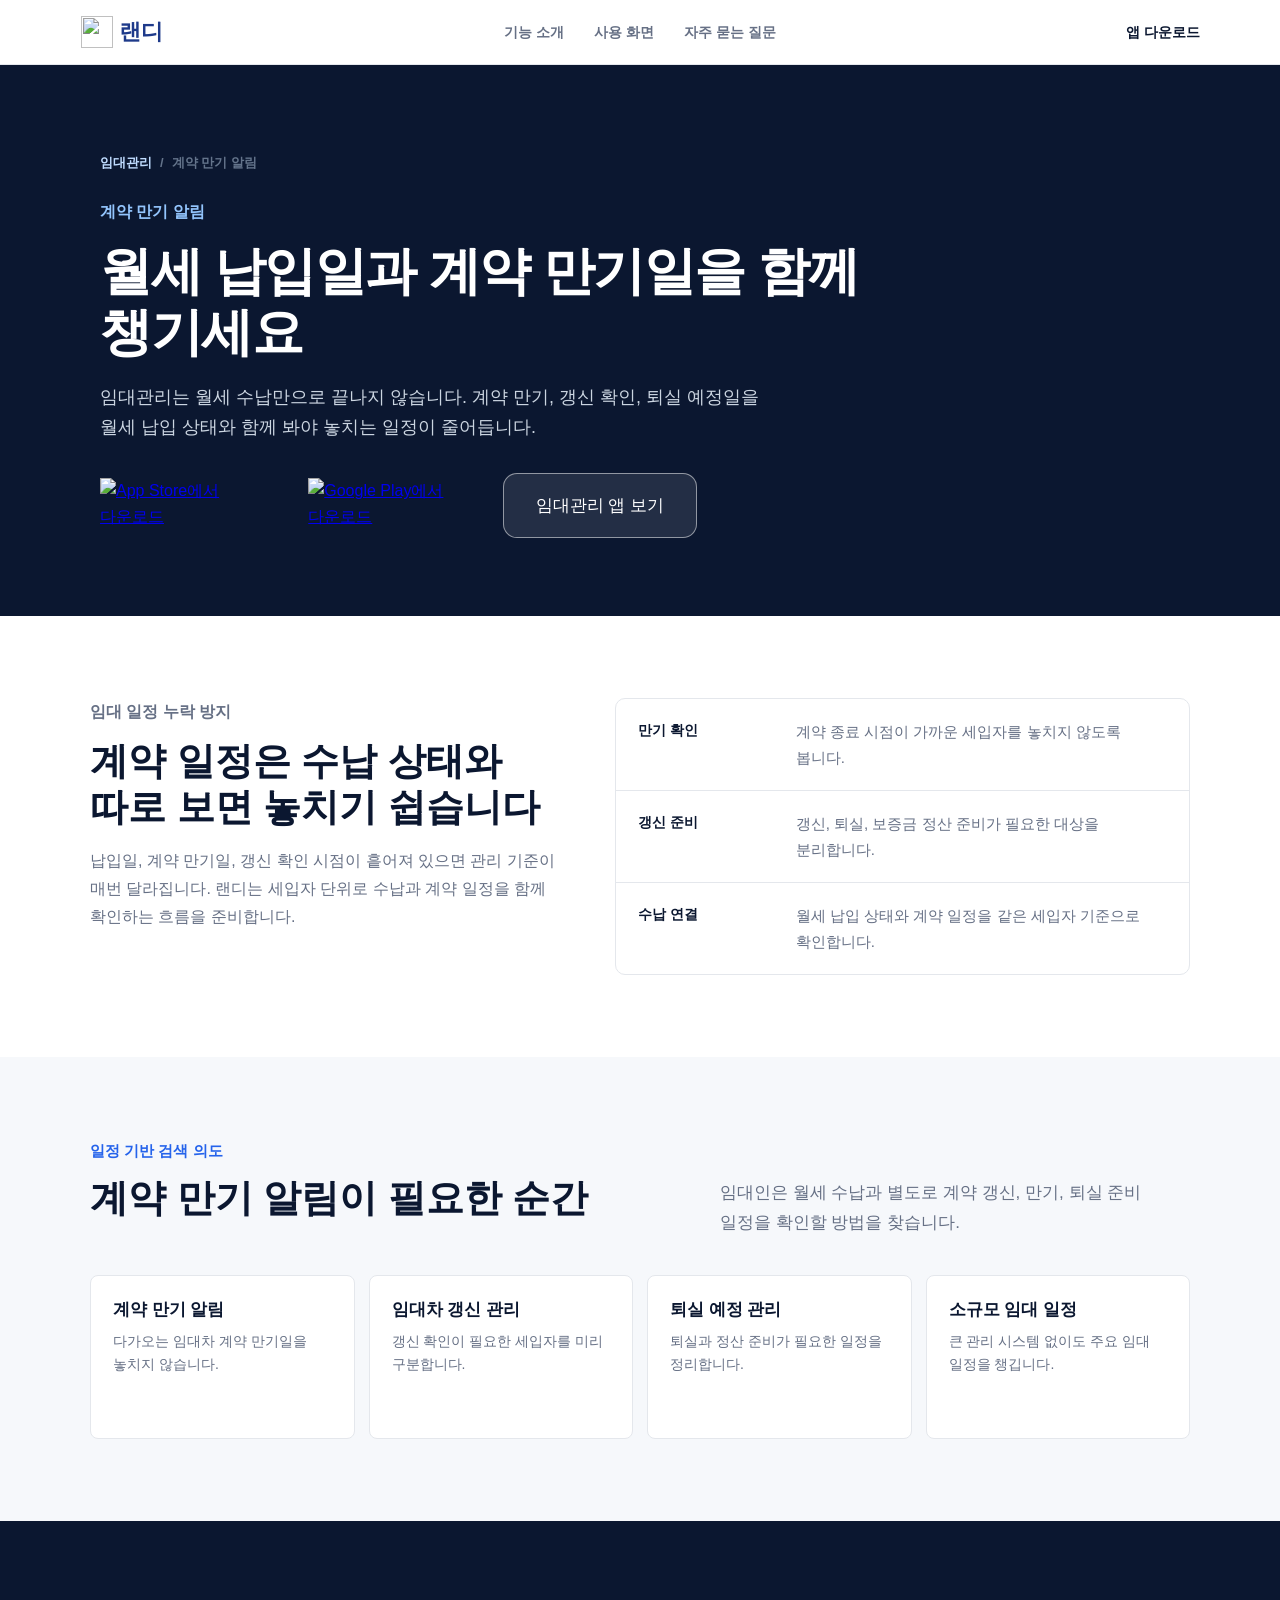
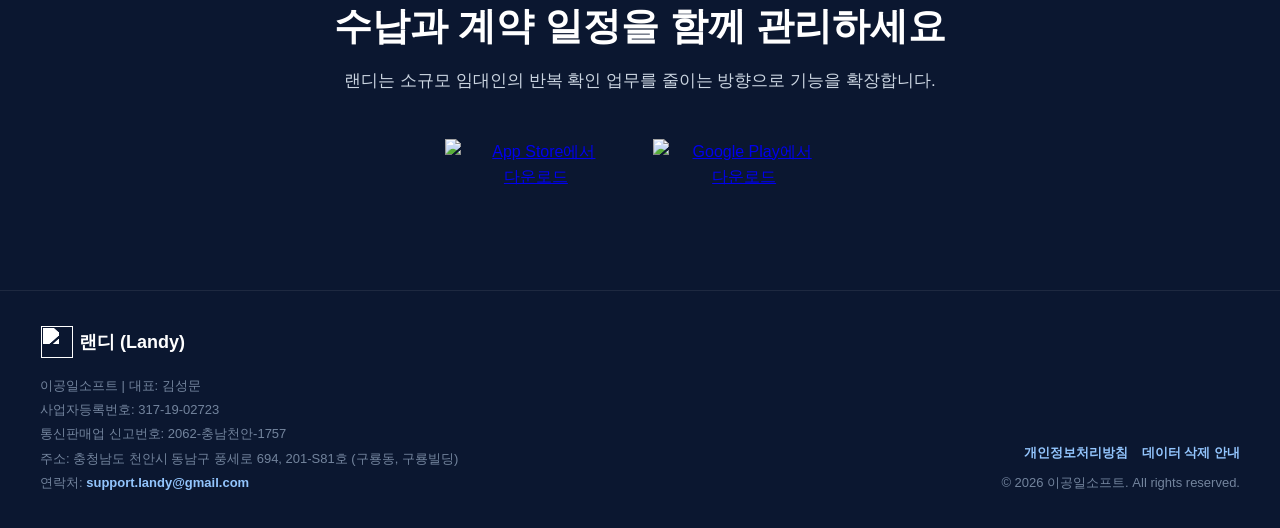
==== features/contract-expiry.html @ c67758c8 "feat: 공통 메뉴와 모바일 스토어 CTA 구성 중앙 메뉴와 모바일 메뉴, 본문 바로가기를 공통 적용한다. 출시 기능 페이지에 두 스토어 배지를 제공하고 상단 CTA가 헤더에 가" ====
<!doctype html>
<html lang="ko">
  <head>
    <!-- Google tag (gtag.js) -->
    <script
      async
      src="https://www.googletagmanager.com/gtag/js?id=G-9434ETYXER"
    ></script>
    <script src="../assets/analytics.js"></script>
    <script src="../assets/amplitude.js"></script>

    <meta charset="UTF-8" />
    <meta name="viewport" content="width=device-width, initial-scale=1.0" />
    <title>계약 만기 알림으로 임대 일정 관리 | 랜디</title>
    <meta
      name="description"
      content="임대차 계약 만기일과 월세 납입일을 함께 관리해 갱신, 퇴실, 연체 확인 일정을 놓치지 않도록 랜디가 돕습니다."
    />
    <meta name="robots" content="index,follow" />
    <meta name="theme-color" content="#0b1730" />
    <link
      rel="canonical"
      href="https://www.landy.co.kr/features/contract-expiry"
    />
    <link rel="icon" href="/assets/icon.svg" type="image/svg+xml" />
    <link rel="apple-touch-icon" href="/assets/apple-touch-icon.png" />
    <meta property="og:type" content="article" />
    <meta property="og:locale" content="ko_KR" />
    <meta property="og:site_name" content="랜디" />
    <meta property="og:title" content="계약 만기 알림으로 임대 일정 관리 | 랜디" />
    <meta
      property="og:description"
      content="월세 납입일과 계약 만기일을 함께 챙겨 임대 일정 누락을 줄입니다."
    />
    <meta
      property="og:url"
      content="https://www.landy.co.kr/features/contract-expiry"
    />
    <meta
      property="og:image"
      content="https://www.landy.co.kr/assets/og-image-260904.png"
    />
    <meta property="og:image:width" content="3600" />
    <meta property="og:image:height" content="1890" />
    <meta property="og:image:alt" content="랜디 계약 만기 알림 소개 이미지" />
    <meta name="twitter:card" content="summary_large_image" />
    <meta name="twitter:title" content="계약 만기 알림으로 임대 일정 관리 | 랜디" />
    <meta
      name="twitter:description"
      content="월세 납입일과 계약 만기일을 함께 챙겨 임대 일정 누락을 줄입니다."
    />
    <meta name="twitter:image" content="https://www.landy.co.kr/assets/og-image-260904.png" />
    <link rel="stylesheet" href="../assets/styles.css" />
    <script type="application/ld+json">
      {
        "@context": "https://schema.org",
        "@graph": [
          {
            "@type": "WebPage",
            "@id": "https://www.landy.co.kr/features/contract-expiry",
            "url": "https://www.landy.co.kr/features/contract-expiry",
            "name": "계약 만기 알림",
            "description": "임대차 계약 만기일과 월세 납입일을 함께 관리하는 랜디 기능 소개 페이지입니다.",
            "inLanguage": "ko-KR"
          },
          {
            "@type": "BreadcrumbList",
            "itemListElement": [
              {
                "@type": "ListItem",
                "position": 1,
                "name": "임대관리",
                "item": "https://www.landy.co.kr/"
              },
              {
                "@type": "ListItem",
                "position": 2,
                "name": "계약 만기 알림",
                "item": "https://www.landy.co.kr/features/contract-expiry"
              }
            ]
          }
        ]
      }
    </script>
  </head>
  <body class="feature-page">
    <a class="skip-link" href="#main-content">본문으로 바로가기</a>
    <nav class="site-nav" aria-label="메인 메뉴" data-site-nav>
      <div class="site-nav-inner">
        <a class="logo logo-home" href="/" aria-label="랜디 홈">
          <span class="logo-mark" aria-hidden="true">
            <img src="/assets/icon.svg" alt="" />
          </span>
          <span class="logo-word">랜디</span>
        </a>
        <div class="site-nav-links" id="site-menu">
          <a href="/#features">기능 소개</a>
          <a href="/#how">사용 화면</a>
          <a href="/#faq">자주 묻는 질문</a>
        </div>
        <div class="site-nav-actions">
          <a class="nav-download" href="#download">앱 다운로드</a>
          <button class="nav-toggle" type="button" aria-expanded="false"
            aria-controls="site-menu" aria-label="메뉴 열기" hidden>
            <span class="menu-icon" aria-hidden="true"></span>
            <span>메뉴</span>
          </button>
        </div>
      </div>
    </nav>

    <main id="main-content" tabindex="-1">
      <section class="seo-hero">
        <div class="seo-hero-inner">
          <div class="breadcrumb" aria-label="breadcrumb">
            <a href="/">임대관리</a>
            <span>/</span>
            <span>계약 만기 알림</span>
          </div>
          <p class="hero-eyebrow">계약 만기 알림</p>
          <h1>월세 납입일과 계약 만기일을 함께 챙기세요</h1>
          <p class="hero-sub">
            임대관리는 월세 수납만으로 끝나지 않습니다. 계약 만기, 갱신 확인,
            퇴실 예정일을 월세 납입 상태와 함께 봐야 놓치는 일정이 줄어듭니다.
          </p>
          <div class="seo-hero-actions">
            <div class="store-badge-pair" aria-label="앱 다운로드">
              <a class="store-badge download-store-badge"
                href="https://apps.apple.com/kr/app/id6804934479"
                target="_blank" rel="noopener noreferrer"
                data-store="app-store" data-beta-location="hero"
                aria-label="App Store에서 랜디 다운로드">
                <img src="/assets/app-store-badge.svg" alt="App Store에서 다운로드" width="135" height="40" />
              </a>
              <a class="store-badge download-store-badge"
                href="https://play.google.com/store/apps/details?id=com.landy.app"
                target="_blank" rel="noopener noreferrer"
                data-store="google-play" data-beta-location="hero"
                aria-label="Google Play에서 랜디 다운로드">
                <img src="/assets/google-play-badge.svg" alt="Google Play에서 다운로드" width="135" height="40" />
              </a>
            </div>
            <a class="btn-ghost" href="/features/small-landlord-app"
              >임대관리 앱 보기</a
            >
          </div>
        </div>
      </section>

      <section class="seo-section">
        <div class="section-inner seo-copy-grid">
          <div class="seo-copy">
            <p class="seo-kicker">임대 일정 누락 방지</p>
            <h2>계약 일정은 수납 상태와 따로 보면 놓치기 쉽습니다</h2>
            <p>
              납입일, 계약 만기일, 갱신 확인 시점이 흩어져 있으면 관리 기준이
              매번 달라집니다. 랜디는 세입자 단위로 수납과 계약 일정을 함께
              확인하는 흐름을 준비합니다.
            </p>
          </div>
          <div class="seo-panel">
            <div class="seo-panel-row">
              <strong>만기 확인</strong>
              <span>계약 종료 시점이 가까운 세입자를 놓치지 않도록 봅니다.</span>
            </div>
            <div class="seo-panel-row">
              <strong>갱신 준비</strong>
              <span>갱신, 퇴실, 보증금 정산 준비가 필요한 대상을 분리합니다.</span>
            </div>
            <div class="seo-panel-row">
              <strong>수납 연결</strong>
              <span>월세 납입 상태와 계약 일정을 같은 세입자 기준으로 확인합니다.</span>
            </div>
          </div>
        </div>
      </section>

      <section class="seo-section seo-section-alt">
        <div class="section-inner">
          <div class="feature-head">
            <div>
              <p class="seo-kicker">일정 기반 검색 의도</p>
              <h2>계약 만기 알림이 필요한 순간</h2>
            </div>
            <p class="section-desc">
              임대인은 월세 수납과 별도로 계약 갱신, 만기, 퇴실 준비 일정을
              확인할 방법을 찾습니다.
            </p>
          </div>
          <div class="keyword-grid">
            <article class="keyword-card">
              <h3>계약 만기 알림</h3>
              <p>다가오는 임대차 계약 만기일을 놓치지 않습니다.</p>
            </article>
            <article class="keyword-card">
              <h3>임대차 갱신 관리</h3>
              <p>갱신 확인이 필요한 세입자를 미리 구분합니다.</p>
            </article>
            <article class="keyword-card">
              <h3>퇴실 예정 관리</h3>
              <p>퇴실과 정산 준비가 필요한 일정을 정리합니다.</p>
            </article>
            <article class="keyword-card">
              <h3>소규모 임대 일정</h3>
              <p>큰 관리 시스템 없이도 주요 임대 일정을 챙깁니다.</p>
            </article>
          </div>
        </div>
      </section>

      <section class="seo-section seo-cta" id="download">
        <div class="section-inner">
          <h2>수납과 계약 일정을 함께 관리하세요</h2>
          <p class="section-desc">
            랜디는 소규모 임대인의 반복 확인 업무를 줄이는 방향으로 기능을 확장합니다.
          </p>
          <div class="store-badge-pair" aria-label="앱 다운로드">
            <a
              class="store-badge download-store-badge"
              href="https://apps.apple.com/kr/app/id6804934479"
              target="_blank"
              rel="noopener noreferrer"
              data-store="app-store"
              data-beta-location="feature_bottom"
              aria-label="App Store에서 랜디 다운로드"
            >
              <img src="/assets/app-store-badge.svg" alt="App Store에서 다운로드" width="135" height="40" />
            </a>
            <a
              class="store-badge download-store-badge"
              href="https://play.google.com/store/apps/details?id=com.landy.app"
              target="_blank"
              rel="noopener noreferrer"
              data-store="google-play"
              data-beta-location="feature_bottom"
              aria-label="Google Play에서 랜디 다운로드"
            >
              <img src="/assets/google-play-badge.svg" alt="Google Play에서 다운로드" width="135" height="40" />
            </a>
          </div>
        </div>
      </section>
    </main>

    <footer>
      <div class="logo footer-logo" aria-label="랜디">
        <span class="logo-mark" aria-hidden="true">
          <img src="/assets/icon.svg" alt="" />
        </span>
        <span class="logo-word">랜디 (Landy)</span>
      </div>
      <address class="footer-business">
        <span>이공일소프트 | 대표: 김성문</span>
        <span>사업자등록번호: 317-19-02723</span>
        <span>통신판매업 신고번호: 2062-충남천안-1757</span>
        <span>
          주소: 충청남도 천안시 동남구 풍세로 694, 201-S81호 (구룡동,
          구룡빌딩)
        </span>
        <span>
          연락처:
          <a class="footer-contact" href="mailto:support.landy@gmail.com"
            >support.landy@gmail.com</a
          >
        </span>
      </address>
      <div class="footer-legal">
        <nav class="footer-links" aria-label="약관 및 정책">
          <a href="/legal/privacy-policy">개인정보처리방침</a>
          <a href="/legal/data-deletion">데이터 삭제 안내</a>
        </nav>
        <p class="footer-copyright">© 2026 이공일소프트. All rights reserved.</p>
      </div>
    </footer>
    <aside class="mobile-store-cta" data-mobile-store-cta aria-label="앱 다운로드" hidden>
      <div class="store-badge-pair">
        <a class="store-badge download-store-badge"
          href="https://apps.apple.com/kr/app/id6804934479"
          target="_blank" rel="noopener noreferrer"
          data-store="app-store" data-beta-location="floating_bottom"
          aria-label="App Store에서 랜디 다운로드">
          <img src="/assets/app-store-badge.svg" alt="App Store에서 다운로드" width="135" height="40" />
        </a>
        <a class="store-badge download-store-badge"
          href="https://play.google.com/store/apps/details?id=com.landy.app"
          target="_blank" rel="noopener noreferrer"
          data-store="google-play" data-beta-location="floating_bottom"
          aria-label="Google Play에서 랜디 다운로드">
          <img src="/assets/google-play-badge.svg" alt="Google Play에서 다운로드" width="135" height="40" />
        </a>
      </div>
    </aside>

    <script src="../assets/navigation.js" defer></script>
    <script src="../assets/app.js" defer></script>
  </body>
</html>
---- assets/styles.css ----
* {
  margin: 0;
  padding: 0;
  box-sizing: border-box;
}
@font-face {
  font-family: "Pretendard";
  font-style: normal;
  font-weight: 45 920;
  /* Avoid a late 2 MB webfont swap from becoming the page's LCP. */
  font-display: optional;
  src:
    url("fonts/PretendardVariable.woff2") format("woff2-variations"),
    url("fonts/PretendardVariable.woff2") format("woff2");
}
:root {
  --navy: #0b1730;
  --navy-mid: #172845;
  --blue: #2563eb;
  --blue-soft: #eaf2ff;
  --green: #059669;
  --amber: #b45309;
  --red: #dc2626;
  --text: #101828;
  --text-muted: #667085;
  --text-light: #98a2b3;
  --line: #e4e7ec;
  --line-strong: #d0d5dd;
  --bg: #f6f8fb;
  --white: #ffffff;
}
html {
  scroll-behavior: smooth;
}
body {
  font-family: "Pretendard", "Apple SD Gothic Neo", sans-serif;
  background: var(--white);
  color: var(--text);
  line-height: 1.6;
  word-break: keep-all;
  overflow-wrap: break-word;
  overflow-x: hidden;
}
button,
input {
  font-family: inherit;
}
button {
  appearance: none !important;
  -webkit-appearance: none !important;
  background-image: none;
  -webkit-tap-highlight-color: transparent;
}

nav {
  position: sticky;
  top: 0;
  z-index: 100;
  height: 64px;
  padding: 0 40px;
  background: rgba(255, 255, 255, 0.94);
  backdrop-filter: blur(14px);
  border-bottom: 1px solid var(--line);
  display: flex;
  align-items: center;
  justify-content: space-between;
}
.logo {
  display: inline-flex;
  align-items: center;
  gap: 5px;
  font-size: 22px;
  font-weight: 800;
  color: var(--navy);
  letter-spacing: 0;
  line-height: 1;
}
.logo-mark {
  display: inline-grid;
  place-items: center;
  width: 34px;
  height: 34px;
  flex: 0 0 auto;
  color: #1e3a8a;
}
.logo-mark img {
  display: block;
  width: 32px;
  height: 32px;
}
.logo-word {
  color: #1e3a8a;
}
.nav-cta {
  display: inline-flex;
  align-items: center;
  justify-content: center;
  min-height: 40px;
  background: var(--blue);
  background-color: var(--blue);
  color: #fff;
  text-decoration: none;
  border: 1px solid #1d4ed8;
  border-radius: 8px;
  padding: 9px 22px;
  box-shadow: 0 8px 18px rgba(37, 99, 235, 0.24);
  font-size: 14px;
  font-weight: 700;
  cursor: pointer;
  transition:
    background 0.2s,
    border-color 0.2s,
    box-shadow 0.2s,
    transform 0.2s;
}
.nav-cta:hover {
  background: #1d4ed8;
  border-color: #1e40af;
  box-shadow: 0 10px 22px rgba(37, 99, 235, 0.32);
  transform: translateY(-1px);
}
.nav-cta:focus-visible {
  outline: 3px solid rgba(37, 99, 235, 0.28);
  outline-offset: 3px;
}

.hero {
  background: var(--navy);
  padding: 108px 40px 80px;
  text-align: center;
  position: relative;
  overflow: hidden;
}
.hero::before {
  content: "";
  position: absolute;
  top: -120px;
  left: 50%;
  transform: translateX(-50%);
  width: 700px;
  height: 700px;
  background: radial-gradient(
    circle,
    rgba(37, 99, 235, 0.25) 0%,
    transparent 70%
  );
  pointer-events: none;
}
.hero-beta-chip {
  position: relative;
  z-index: 1;
  display: inline-flex;
  align-items: center;
  gap: 10px;
  min-height: 34px;
  margin-bottom: 24px;
  padding: 7px 14px;
  border: 1px solid rgba(147, 197, 253, 0.24);
  border-radius: 999px;
  background: rgba(15, 23, 42, 0.34);
  color: #dbeafe;
  font-size: 14px;
  font-weight: 800;
  line-height: 1.2;
  box-shadow: inset 0 1px 0 rgba(255, 255, 255, 0.08);
}
.hero-beta-chip::before {
  content: "";
  width: 7px;
  height: 7px;
  border-radius: 50%;
  background: #60a5fa;
  box-shadow: 0 0 0 5px rgba(96, 165, 250, 0.16);
  flex: 0 0 auto;
}
.hero-beta-chip span {
  color: #fff;
}
.hero-beta-chip strong {
  padding-left: 10px;
  border-left: 1px solid rgba(147, 197, 253, 0.22);
  color: #93c5fd;
  font-size: 13px;
  font-weight: 800;
}
.hero-eyebrow {
  position: relative;
  z-index: 1;
  margin-bottom: 18px;
  color: #93c5fd;
  font-size: 16px;
  font-weight: 800;
  line-height: 1.45;
}
h1 {
  font-size: 52px;
  font-weight: 800;
  color: #fff;
  line-height: 1.18;
  letter-spacing: -1.5px;
  margin-bottom: 20px;
  position: relative;
  z-index: 1;
}
h1 em {
  font-style: normal;
  color: #60a5fa;
}
.hero-sub {
  font-size: 18px;
  color: #94a3b8;
  max-width: 520px;
  margin: 0 auto 40px;
  font-weight: 400;
  line-height: 1.7;
  position: relative;
  z-index: 1;
}
.hero-cta-group {
  display: flex;
  gap: 12px;
  justify-content: center;
  align-items: center;
  flex-wrap: wrap;
  position: relative;
  z-index: 1;
}
.btn-beta {
  display: inline-flex;
  align-items: center;
  justify-content: center;
  min-height: 50px;
  border-radius: 8px;
  padding: 0 24px;
  font-size: 15px;
  font-weight: 800;
  cursor: pointer;
  transition:
    background 0.2s,
    border-color 0.2s,
    color 0.2s,
    transform 0.2s;
}
.btn-primary {
  display: inline-flex;
  align-items: center;
  justify-content: center;
  background: #fff;
  color: var(--navy);
  text-decoration: none;
  border: none;
  border-radius: 14px;
  padding: 18px 38px;
  font-size: 17px;
  font-weight: 700;
  cursor: pointer;
  transition: all 0.2s;
  letter-spacing: -0.3px;
}
.btn-primary:hover {
  background: #f0f6ff;
  transform: translateY(-1px);
}
.btn-ghost {
  display: inline-flex;
  align-items: center;
  justify-content: center;
  background: rgba(255, 255, 255, 0.1);
  color: #fff;
  text-decoration: none;
  border: 1.5px solid rgba(255, 255, 255, 0.5);
  border-radius: 14px;
  padding: 18px 32px;
  font-size: 17px;
  font-weight: 500;
  cursor: pointer;
  transition: all 0.2s;
}
.btn-ghost:hover {
  background: rgba(255, 255, 255, 0.18);
  border-color: #fff;
}
.hero-note {
  margin-top: 18px;
  font-size: 13px;
  color: #64748b;
  position: relative;
  z-index: 1;
}
.hero-showcase {
  display: grid;
  place-items: center;
  margin-top: 42px;
  position: relative;
  z-index: 1;
}
.hero-lockscreen {
  position: relative;
  width: min(100%, 340px);
  aspect-ratio: 340 / 540;
  overflow: hidden;
  border: 8px solid #111827;
  border-radius: 42px;
  background:
    radial-gradient(90% 48% at 100% 0%, rgba(82, 217, 127, 0.1), transparent 62%),
    radial-gradient(76% 44% at 0% 100%, rgba(251, 191, 36, 0.08), transparent 64%),
    linear-gradient(180deg, #1b1d24 0%, #11141b 52%, #08090d 100%);
  box-shadow:
    0 30px 80px rgba(0, 0, 0, 0.5),
    0 0 0 1px rgba(147, 197, 253, 0.14),
    inset 0 0 0 1px rgba(255, 255, 255, 0.06);
  color: #fff;
  text-align: left;
  -webkit-mask-image: linear-gradient(
    180deg,
    #000 0%,
    #000 72%,
    transparent 100%
  );
  mask-image: linear-gradient(
    180deg,
    #000 0%,
    #000 72%,
    transparent 100%
  );
}
.hero-device-notch {
  position: absolute;
  top: 14px;
  left: 50%;
  z-index: 4;
  width: 14px;
  height: 14px;
  transform: translateX(-50%);
  border-radius: 50%;
  background: #030407;
  box-shadow:
    0 0 0 3px rgba(0, 0, 0, 0.24),
    inset 0 0 0 1px rgba(255, 255, 255, 0.06);
}
.hero-statusbar {
  display: flex;
  align-items: center;
  justify-content: space-between;
  padding: 15px 24px 6px;
  color: #fff;
  font-size: 13px;
  font-weight: 700;
  line-height: 1;
}
.hero-status-icons {
  display: flex;
  align-items: center;
  gap: 8px;
}
.hero-status-icons svg {
  width: 16px;
  height: 12px;
}
.hero-status-icons svg rect,
.hero-status-icons svg circle {
  fill: currentColor;
}
.hero-status-icons svg path {
  fill: none;
  stroke: currentColor;
  stroke-width: 2;
  stroke-linecap: round;
}
.hero-battery {
  display: inline-flex;
  align-items: center;
  gap: 3px;
  padding: 2px 5px 2px 6px;
  border-radius: 5px;
  background: rgba(255, 255, 255, 0.95);
  color: #000;
  font-size: 10px;
  font-weight: 800;
}
.hero-battery i {
  position: relative;
  width: 14px;
  height: 7px;
  border: 1.2px solid #000;
  border-radius: 2px;
}
.hero-battery i::before {
  content: "";
  position: absolute;
  inset: 1px auto 1px 1px;
  width: 10px;
  border-radius: 1px;
  background: #000;
}
.hero-battery i::after {
  content: "";
  position: absolute;
  top: 1.6px;
  right: -3px;
  width: 1.4px;
  height: 3px;
  border-radius: 1px;
  background: #000;
}
.hero-lock-time {
  display: grid;
  justify-items: center;
  gap: 8px;
  padding: 18px 24px 28px;
  color: #fff;
  text-align: center;
}
.hero-lock-time span {
  font-family: "Pretendard", "SF Pro Display", system-ui, sans-serif;
  font-size: 70px;
  font-weight: 400;
  line-height: 0.96;
  letter-spacing: 0;
}
.hero-lock-time small {
  font-size: 14px;
  font-weight: 600;
  line-height: 1.35;
  opacity: 0.88;
}
.hero-notification-stack {
  display: grid;
  gap: 8px;
  padding: 0 12px;
}
.flow-notification {
  display: flex;
  gap: 10px;
  position: relative;
  overflow: hidden;
  border-radius: 18px;
  color: #fff;
  opacity: 0;
  transform: translateY(-10px);
  will-change: transform, opacity;
}
.flow-running .flow-notification {
  animation: notification-slide-in 0.5s cubic-bezier(0.2, 0.9, 0.25, 1.1) both;
}
.flow-running .bank-notification {
  animation-delay: 0.15s;
}
.flow-running .landy-notification {
  animation-delay: 0.75s;
}
.bank-notification {
  padding: 12px;
  background: rgba(40, 40, 46, 0.78);
  backdrop-filter: blur(20px);
}
.bank-icon {
  display: grid;
  place-items: center;
  flex: 0 0 auto;
  width: 38px;
  height: 38px;
  border-radius: 9px;
  background: linear-gradient(180deg, #f4d03f, #e6b800);
  box-shadow: inset 0 -2px 0 rgba(0, 0, 0, 0.12);
  color: #3a2a00;
  font-size: 10px;
  font-weight: 800;
}
.flow-notification-body {
  flex: 1;
  min-width: 0;
}
.flow-notification-label {
  display: flex;
  align-items: center;
  justify-content: space-between;
  gap: 10px;
  color: rgba(255, 255, 255, 0.85);
  font-size: 12px;
  font-weight: 600;
  line-height: 1.3;
}
.flow-caret {
  color: rgba(255, 255, 255, 0.6);
  font-size: 14px;
  line-height: 1;
}
.flow-notification .notification-title {
  margin: 3px 0 0;
  color: #fff;
  font-size: 14px;
  font-weight: 700;
  line-height: 1.3;
  letter-spacing: 0;
}
.flow-notification p {
  margin: 2px 0 0;
  color: rgba(255, 255, 255, 0.92);
  font-size: 12.5px;
  line-height: 1.4;
}
.landy-notification {
  padding: 14px;
  background: rgba(28, 30, 40, 0.82);
  backdrop-filter: blur(20px);
  box-shadow:
    inset 0 0 0 1px rgba(255, 255, 255, 0.05),
    0 14px 28px -14px rgba(20, 38, 77, 0.55);
}
.landy-rail {
  position: absolute;
  top: 14px;
  bottom: 14px;
  left: 0;
  width: 3px;
  border-radius: 0 3px 3px 0;
  background: linear-gradient(180deg, #4a6fd8, #1e3a8a);
  opacity: 0;
  transform: scaleY(0);
  transform-origin: top;
}
.landy-icon {
  display: grid;
  place-items: center;
  flex: 0 0 auto;
  width: 38px;
  height: 38px;
  margin-left: 6px;
  border-radius: 10px;
  background: #1e3a8a;
  box-shadow:
    inset 0 -2px 0 rgba(0, 0, 0, 0.1),
    0 6px 14px rgba(2, 6, 23, 0.16);
  opacity: 0;
  transform: scale(0.5);
}
.landy-icon img {
  display: block;
  width: 20px;
  height: 20px;
  filter: brightness(0) invert(1);
}
.landy-label {
  color: #9bb3f2;
}
.landy-label svg {
  width: 14px;
  height: 14px;
  flex: 0 0 auto;
}
.landy-label path {
  fill: none;
  stroke: rgba(255, 255, 255, 0.55);
  stroke-width: 1.6;
  stroke-linecap: round;
  stroke-linejoin: round;
}
.flow-notification .landy-title {
  margin-top: 4px;
  color: #fff;
  font-size: 16px;
  font-weight: 800;
  line-height: 1.2;
  opacity: 0;
  transform: translateX(-6px);
}
.landy-amount {
  display: flex;
  align-items: baseline;
  gap: 4px;
  margin-top: 8px;
  font-feature-settings: "tnum";
  letter-spacing: 0;
  opacity: 0;
  transform: translateX(-6px);
}
.landy-amount span {
  color: #fff;
  font-size: 26px;
  font-weight: 800;
  line-height: 1;
}
.landy-amount small {
  color: rgba(255, 255, 255, 0.7);
  font-size: 13px;
  font-weight: 600;
}
.flow-notification .landy-meta {
  display: flex;
  align-items: center;
  gap: 6px;
  margin-top: 10px;
  color: rgba(255, 255, 255, 0.82);
  font-size: 12px;
  font-weight: 500;
  line-height: 1.4;
  opacity: 0;
  transform: translateX(-6px);
}
.landy-meta span {
  width: 6px;
  height: 6px;
  flex: 0 0 auto;
  border-radius: 50%;
  background: #52d97f;
  box-shadow: 0 0 6px rgba(82, 217, 127, 0.7);
}
.landy-meta strong {
  min-width: 0;
  font-weight: 500;
}
.flow-running .landy-rail {
  animation: landy-rail-in 0.5s cubic-bezier(0.2, 0.9, 0.25, 1.1) 0.85s both;
}
.flow-running .landy-icon {
  animation: landy-logo-pop 0.5s cubic-bezier(0.2, 0.9, 0.3, 1.2) 0.8s both;
}
.flow-running .landy-title {
  animation: landy-content-in 0.45s cubic-bezier(0.2, 0.9, 0.25, 1) 0.87s both;
}
.flow-running .landy-amount {
  animation: landy-content-in 0.45s cubic-bezier(0.2, 0.9, 0.25, 1) 0.97s both;
}
.flow-running .landy-meta {
  animation: landy-content-in 0.45s ease 1.17s both;
}
@keyframes notification-slide-in {
  from {
    opacity: 0;
    transform: translateY(-10px);
  }
  to {
    opacity: 1;
    transform: translateY(0);
  }
}
@keyframes landy-rail-in {
  from {
    opacity: 0;
    transform: scaleY(0);
  }
  to {
    opacity: 1;
    transform: scaleY(1);
  }
}
@keyframes landy-logo-pop {
  0% {
    opacity: 0;
    transform: scale(0.5);
  }
  70% {
    opacity: 1;
    transform: scale(1.1);
  }
  100% {
    opacity: 1;
    transform: scale(1);
  }
}
@keyframes landy-content-in {
  from {
    opacity: 0;
    transform: translateX(-6px);
  }
  to {
    opacity: 1;
    transform: translateX(0);
  }
}
.phone-shell {
  position: relative;
  width: min(100%, 344px);
}
.phone-frame {
  position: relative;
  width: 100%;
  aspect-ratio: 9 / 18.8;
  border: 8px solid #111827;
  border-radius: 36px;
  background: #f3f5f8;
  overflow: hidden;
  box-shadow: 0 30px 70px rgba(0, 0, 0, 0.32);
}
.phone-video {
  width: 100%;
  height: 100%;
  object-fit: cover;
  display: block;
  background: #f3f5f8;
}
.phone-image {
  width: 100%;
  height: 100%;
  display: block;
  object-fit: cover;
  background: #0a0a0a;
}
.section {
  padding: 92px 40px;
}
.section-alt {
  background: var(--bg);
}
.section-inner {
  width: min(1100px, 100%);
  margin: 0 auto;
}
.section-label {
  color: var(--blue);
  font-size: 16px;
  font-weight: 800;
  line-height: 1.45;
  letter-spacing: 0;
  margin-bottom: 14px;
}
h2 {
  color: var(--navy);
  font-size: 38px;
  font-weight: 800;
  line-height: 1.22;
  letter-spacing: 0;
  margin-bottom: 16px;
}
.section-desc {
  max-width: 600px;
  color: var(--text-muted);
  font-size: 17px;
  line-height: 1.75;
}

.pain-header {
  margin-bottom: 34px;
}
.pain-cards {
  display: grid;
  grid-template-columns: repeat(3, 1fr);
  border: 1px solid var(--line);
  border-radius: 10px;
  background: #fff;
  overflow: hidden;
}
.pain-card {
  min-height: 236px;
  padding: 28px 26px 26px;
  border-right: 1px solid var(--line);
  position: relative;
}
.pain-card:last-child {
  border-right: 0;
}
.pain-card::before {
  content: "";
  position: absolute;
  left: 26px;
  top: 0;
  width: 42px;
  height: 3px;
  background: var(--red);
}
.pain-top {
  display: flex;
  align-items: center;
  justify-content: space-between;
  margin-bottom: 24px;
}
.pain-index {
  display: block;
  margin-bottom: 18px;
  color: #b91c1c;
  font-size: 12px;
  font-weight: 800;
  letter-spacing: 0;
}
.pain-top .pain-index {
  margin-bottom: 0;
}
.pain-icon {
  display: inline-flex;
  align-items: center;
  justify-content: center;
  width: 42px;
  height: 42px;
  margin-bottom: 18px;
  border-radius: 12px;
  background: #fef2f2;
  color: #b91c1c;
  line-height: 1;
}
.pain-top .pain-icon {
  margin-bottom: 0;
}
.pain-icon svg,
.feature-icon svg {
  width: 22px;
  height: 22px;
  flex: 0 0 auto;
}
.pain-card h3 {
  color: var(--navy);
  font-size: 19px;
  font-weight: 800;
  line-height: 1.42;
  margin-bottom: 12px;
}
.pain-card p {
  color: var(--text-muted);
  font-size: 15px;
  line-height: 1.7;
}
.pain-bridge {
  position: relative;
  margin-top: 26px;
  padding: 20px 0 0 48px;
  border-top: 1px solid var(--line);
  color: var(--navy);
  font-size: 21px;
  font-weight: 800;
  line-height: 1.55;
}
.pain-bridge::before {
  content: "“";
  position: absolute;
  top: 12px;
  left: 0;
  color: var(--blue);
  font-family: Georgia, serif;
  font-size: 46px;
  font-weight: 700;
  line-height: 1;
}

.how-layout {
  width: min(1120px, 100%);
  display: grid;
  grid-template-columns: 1fr;
  grid-template-areas:
    "panel"
    "mobile";
  gap: 44px;
  align-items: start;
}
.preview-panel {
  grid-area: panel;
  align-self: start;
  max-width: 620px;
}
.preview-panel .section-desc {
  margin-bottom: 0;
}
.platform-note-marker {
  margin-left: 2px;
  color: #7c8798;
  font-size: 0.7em;
  line-height: 0;
}
.platform-footnote {
  display: flex;
  align-items: baseline;
  gap: 4px;
  margin-top: 8px;
  color: #7c8798;
  font-size: 12px;
  line-height: 1.6;
}
.mobile-preview-list {
  grid-area: mobile;
  display: grid;
  gap: 56px;
  width: 100%;
  max-width: 1040px;
  margin: 0 auto;
}
.mobile-preview-item {
  display: grid;
  grid-template-columns: repeat(2, minmax(0, 1fr));
  gap: clamp(128px, calc(100vw - 780px), 256px);
  align-items: center;
}
.mobile-preview-item:nth-child(2) .phone-shell {
  order: -1;
  justify-self: start;
}
.mobile-preview-item:nth-child(2) .mobile-preview-copy {
  justify-self: end;
}
.mobile-preview-copy {
  width: 100%;
  max-width: 360px;
  justify-self: start;
  padding-left: 18px;
  border-left: 2px solid var(--line-strong);
}
.mobile-preview-label {
  display: block;
  margin-bottom: 6px;
  color: var(--blue);
  font-size: 14px;
  font-weight: 800;
}
.mobile-preview-copy h3 {
  color: var(--navy);
  font-size: 24px;
  font-weight: 800;
  line-height: 1.35;
  margin: 0;
}
.mobile-preview-copy p {
  margin-top: 10px;
  color: var(--text-muted);
  font-size: 16px;
  line-height: 1.7;
}
.mobile-preview-item .phone-shell {
  width: 322px;
  justify-self: end;
}

.feature-head {
  display: flex;
  justify-content: space-between;
  gap: 30px;
  align-items: end;
  margin-bottom: 38px;
}
.feature-head .section-desc {
  max-width: 470px;
}
.feature-flow {
  display: grid;
  grid-template-columns: repeat(4, 1fr);
  gap: 0;
  margin: -12px 0 22px;
}
.feature-flow-step {
  position: relative;
  display: grid;
  justify-items: center;
  gap: 8px;
  color: var(--text-muted);
  font-size: 13px;
  font-weight: 700;
}
.feature-flow-step:not(:last-child)::after {
  content: "";
  position: absolute;
  top: 16px;
  left: calc(50% + 20px);
  width: calc(100% - 40px);
  height: 2px;
  background: #bfdbfe;
}
.feature-flow-dot {
  position: relative;
  z-index: 1;
  display: inline-flex;
  align-items: center;
  justify-content: center;
  width: 34px;
  height: 34px;
  border: 2px solid #bfdbfe;
  border-radius: 50%;
  background: #fff;
  color: var(--blue);
  font-size: 12px;
  font-weight: 800;
}
.feature-grid {
  display: grid;
  grid-template-columns: repeat(4, 1fr);
  border: 1px solid var(--line);
  border-radius: 10px;
  overflow: hidden;
  background: #fff;
}
.feature-card {
  min-height: 260px;
  padding: 24px 22px;
  border-right: 1px solid var(--line);
  display: flex;
  flex-direction: column;
  position: relative;
}
.feature-card:last-child {
  border-right: 0;
}
.feature-top {
  display: flex;
  justify-content: space-between;
  align-items: center;
  margin-bottom: 34px;
}
.feature-num {
  color: var(--text-light);
  font-size: 13px;
  font-weight: 800;
}
.feature-icon {
  display: inline-flex;
  align-items: center;
  justify-content: center;
  width: 42px;
  height: 42px;
  border-radius: 12px;
  background: var(--blue-soft);
  color: var(--blue);
  line-height: 1;
}
.feature-card h3 {
  color: var(--navy);
  font-size: 18px;
  font-weight: 800;
  line-height: 1.35;
  margin-bottom: 10px;
}
.feature-card p {
  color: var(--text-muted);
  font-size: 14px;
  line-height: 1.7;
}
.feature-link {
  display: inline-flex;
  width: fit-content;
  margin-top: auto;
  padding-top: 18px;
  color: var(--blue);
  font-size: 14px;
  font-weight: 800;
  text-decoration: none;
}
.feature-link:hover {
  color: #1d4ed8;
  text-decoration: underline;
  text-underline-offset: 3px;
}
.feature-extension {
  display: flex;
  align-items: center;
  justify-content: space-between;
  gap: 28px;
  margin-top: 18px;
  padding: 24px 26px;
  border: 1px solid var(--line);
  border-radius: 8px;
  background:
    linear-gradient(90deg, rgba(234, 242, 255, 0.9), rgba(255, 255, 255, 0.96)),
    #fff;
}
.feature-extension-label {
  display: block;
  margin-bottom: 7px;
  color: var(--blue);
  font-size: 13px;
  font-weight: 800;
  line-height: 1.35;
}
.feature-extension h3 {
  margin-bottom: 8px;
  color: var(--navy);
  font-size: 20px;
  font-weight: 800;
  line-height: 1.38;
}
.feature-extension p {
  max-width: 700px;
  color: var(--text-muted);
  font-size: 15px;
  line-height: 1.7;
}
.feature-extension-link {
  display: inline-flex;
  align-items: center;
  justify-content: center;
  min-height: 44px;
  flex: 0 0 auto;
  padding: 0 18px;
  border: 1px solid #1d4ed8;
  border-radius: 8px;
  background: var(--blue);
  color: #fff;
  font-size: 14px;
  font-weight: 800;
  text-decoration: none;
  white-space: nowrap;
  transition:
    background 0.2s,
    transform 0.2s;
}
.feature-extension-link:hover {
  background: #1d4ed8;
  transform: translateY(-1px);
}

.faq-head {
  max-width: 720px;
  margin-bottom: 30px;
}
.faq-list {
  display: grid;
  gap: 12px;
}
.faq-item {
  border: 1px solid var(--line);
  border-radius: 8px;
  background: #fff;
}
.faq-item summary {
  cursor: pointer;
  padding: 20px 22px;
  color: var(--navy);
  font-size: 17px;
  font-weight: 800;
  line-height: 1.45;
}
.faq-item p {
  padding: 0 22px 22px;
  color: var(--text-muted);
  font-size: 15px;
  line-height: 1.75;
}

.logo-home {
  text-decoration: none;
}
.page-nav {
  position: static;
  background: var(--white);
  backdrop-filter: none;
}
.seo-hero {
  padding: 88px 40px 78px;
  background: var(--navy);
  color: #fff;
}
.seo-hero-inner {
  width: min(1080px, 100%);
  margin: 0 auto;
}
.breadcrumb {
  display: flex;
  flex-wrap: wrap;
  gap: 8px;
  align-items: center;
  margin-bottom: 26px;
  color: #93c5fd;
  font-size: 13px;
  font-weight: 700;
}
.breadcrumb a {
  color: #bfdbfe;
  text-decoration: none;
}
.breadcrumb a:hover {
  text-decoration: underline;
  text-underline-offset: 3px;
}
.breadcrumb span {
  color: #64748b;
}
.seo-hero h1 {
  max-width: 820px;
  margin-bottom: 18px;
  color: #fff;
  text-align: left;
}
.seo-hero .hero-sub {
  max-width: 680px;
  margin: 0 0 30px;
  color: #cbd5e1;
  text-align: left;
}
.seo-hero-actions {
  display: flex;
  flex-wrap: wrap;
  gap: 12px;
}
.btn-secondary {
  display: inline-flex;
  align-items: center;
  justify-content: center;
  min-height: 50px;
  padding: 0 24px;
  border: 1px solid #cbd5e1;
  border-radius: 12px;
  background: #fff;
  color: var(--navy);
  font-size: 15px;
  font-weight: 800;
  text-decoration: none;
}
.seo-section {
  padding: 82px 40px;
}
.seo-section-alt {
  background: var(--bg);
}
.seo-copy-grid {
  display: grid;
  grid-template-columns: minmax(0, 0.9fr) minmax(0, 1.1fr);
  gap: 54px;
  align-items: start;
}
.seo-kicker {
  color: var(--blue);
  font-size: 15px;
  font-weight: 800;
  margin-bottom: 12px;
}
.seo-copy h2 {
  max-width: 520px;
}
.seo-copy p,
.seo-copy li {
  color: var(--text-muted);
  font-size: 16px;
  line-height: 1.75;
}
.seo-copy ul {
  display: grid;
  gap: 10px;
  padding-left: 20px;
}
.seo-panel {
  border: 1px solid var(--line);
  border-radius: 10px;
  background: #fff;
  overflow: hidden;
}
.seo-panel-row {
  display: grid;
  grid-template-columns: 140px 1fr;
  gap: 18px;
  padding: 20px 22px;
  border-bottom: 1px solid var(--line);
}
.seo-panel-row:last-child {
  border-bottom: 0;
}
.seo-panel-row strong {
  color: var(--navy);
  font-size: 14px;
}
.seo-panel-row span {
  color: var(--text-muted);
  font-size: 15px;
  line-height: 1.7;
}
.keyword-grid {
  display: grid;
  grid-template-columns: repeat(4, 1fr);
  gap: 14px;
}
.keyword-card {
  min-height: 164px;
  padding: 22px;
  border: 1px solid var(--line);
  border-radius: 8px;
  background: #fff;
}
.keyword-card h3 {
  margin-bottom: 8px;
  color: var(--navy);
  font-size: 17px;
  font-weight: 800;
  line-height: 1.4;
}
.keyword-card p {
  color: var(--text-muted);
  font-size: 14px;
  line-height: 1.65;
}
.seo-cta {
  background: var(--navy);
  color: #fff;
  text-align: center;
}
.seo-cta h2 {
  color: #fff;
}
.seo-cta .section-desc {
  margin: 0 auto 28px;
  color: #cbd5e1;
}

.inquiry-page {
  background: #fff;
}
.inquiry-hero.inquiry-story-hero {
  background:
    linear-gradient(90deg, rgba(3, 7, 18, 0.96), rgba(6, 16, 31, 0.84)),
    #06101f;
}
.inquiry-hero {
  position: relative;
  overflow: hidden;
  padding: 76px 40px 88px;
  background:
    linear-gradient(90deg, rgba(3, 7, 18, 0.94), rgba(6, 16, 31, 0.84)),
    #06101f;
  color: #fff;
}
.inquiry-hero::before {
  content: "";
  position: absolute;
  inset: auto 0 0;
  height: 1px;
  background: rgba(147, 197, 253, 0.2);
}
.inquiry-hero-inner {
  position: relative;
  z-index: 1;
  display: grid;
  grid-template-columns: minmax(0, 1fr) minmax(320px, 430px);
  gap: 56px;
  align-items: center;
  width: min(1120px, 100%);
  margin: 0 auto;
}
.inquiry-hero-copy {
  min-width: 0;
}
.inquiry-hero .breadcrumb {
  margin-bottom: 28px;
}
.inquiry-hero h1 {
  max-width: 720px;
  margin-bottom: 22px;
  color: #fff;
  font-size: 56px;
  line-height: 1.16;
  letter-spacing: 0;
  text-align: left;
}
.inquiry-hero h1 em {
  color: #60a5fa;
  font-style: normal;
}
.inquiry-hero .hero-sub {
  max-width: 620px;
  margin: 0 0 32px;
  color: #d3dce8;
  text-align: left;
}
.inquiry-hero-actions {
  display: flex;
  flex-wrap: wrap;
  gap: 12px;
  margin-bottom: 28px;
}
.btn-inquiry-primary,
.btn-inquiry-secondary {
  display: inline-flex;
  align-items: center;
  justify-content: center;
  min-height: 54px;
  padding: 0 28px;
  border-radius: 8px;
  font-size: 16px;
  font-weight: 800;
  line-height: 1.25;
  text-decoration: none;
  transition:
    background 0.2s,
    border-color 0.2s,
    color 0.2s,
    box-shadow 0.2s,
    transform 0.2s;
}
.btn-inquiry-primary {
  border: 1px solid #1d4ed8;
  background: #2563eb;
  color: #fff;
  box-shadow: 0 16px 34px rgba(37, 99, 235, 0.38);
}
.btn-inquiry-primary:hover {
  border-color: #1e40af;
  background: #1d4ed8;
  box-shadow: 0 18px 40px rgba(37, 99, 235, 0.46);
  transform: translateY(-1px);
}
.btn-inquiry-secondary {
  border: 1px solid rgba(203, 213, 225, 0.5);
  background: rgba(255, 255, 255, 0.08);
  color: #fff;
}
.btn-inquiry-secondary:hover {
  border-color: rgba(255, 255, 255, 0.78);
  background: rgba(255, 255, 255, 0.14);
  transform: translateY(-1px);
}
.inquiry-hero-metrics {
  display: flex;
  flex-wrap: wrap;
  gap: 8px;
}
.inquiry-hero-metrics span {
  display: inline-flex;
  align-items: center;
  min-height: 34px;
  padding: 7px 12px;
  border: 1px solid rgba(147, 197, 253, 0.2);
  border-radius: 999px;
  background: rgba(15, 23, 42, 0.56);
  color: #bfdbfe;
  font-size: 13px;
  font-weight: 800;
  line-height: 1.2;
}
.inquiry-visual {
  justify-self: end;
  width: min(100%, 398px);
  min-height: 340px;
  padding: 34px 18px;
  overflow: visible;
  border: 1px solid rgba(147, 197, 253, 0.28);
  border-radius: 8px;
  background:
    radial-gradient(circle at 18% 12%, rgba(37, 99, 235, 0.22), transparent 30%),
    linear-gradient(180deg, #101827 0%, #020617 100%);
  box-shadow: 0 34px 72px rgba(0, 0, 0, 0.46);
  display: grid;
  place-items: center;
}
.inquiry-push-stack {
  width: min(100%, 340px);
  display: grid;
  gap: 12px;
}
.inquiry-push-card {
  position: relative;
  display: grid;
  grid-template-columns: 42px minmax(0, 1fr);
  align-items: center;
  gap: 12px;
  min-height: 64px;
  padding: 10px 12px;
  border: 1px solid rgba(255, 255, 255, 0.68);
  border-radius: 12px;
  background: rgba(255, 255, 255, 0.92);
  box-shadow: 0 12px 26px rgba(0, 0, 0, 0.28);
}
.inquiry-push-card:nth-child(2),
.inquiry-push-card:nth-child(4) {
  transform: translateX(14px);
}
.inquiry-push-card:nth-child(3) {
  transform: translateX(-8px);
}
.inquiry-push-icon {
  display: inline-grid;
  place-items: center;
  width: 42px;
  height: 42px;
  border-radius: 10px;
  flex: 0 0 auto;
}
.inquiry-push-icon-talk {
  background: #050505;
  color: #fee500;
  font-size: 9px;
  font-weight: 800;
  line-height: 1;
  letter-spacing: 0;
}
.inquiry-push-icon-chat,
.inquiry-app-icon.inquiry-message-icon-chat {
  position: relative;
  background: #4cd964;
}
.inquiry-push-icon-chat::before,
.inquiry-app-icon.inquiry-message-icon-chat::before {
  content: "";
  position: absolute;
  top: 12px;
  left: 10px;
  width: 22px;
  height: 16px;
  border-radius: 10px;
  background: #fff;
}
.inquiry-push-icon-chat::after,
.inquiry-app-icon.inquiry-message-icon-chat::after {
  content: "";
  position: absolute;
  left: 15px;
  bottom: 10px;
  width: 8px;
  height: 8px;
  background: #fff;
  border-bottom-left-radius: 2px;
  clip-path: polygon(0 0, 100% 0, 0 100%);
}
.inquiry-push-content {
  min-width: 0;
  display: grid;
  gap: 4px;
}
.inquiry-push-content strong {
  color: #111827;
  font-size: 16px;
  font-weight: 800;
  line-height: 1.25;
  letter-spacing: 0;
  white-space: nowrap;
  overflow: hidden;
  text-overflow: ellipsis;
}
.inquiry-push-content span {
  justify-self: end;
  color: #6b7280;
  font-size: 11px;
  font-weight: 700;
  line-height: 1;
}
.inquiry-push-badge {
  position: absolute;
  top: -8px;
  right: -8px;
  display: inline-grid;
  place-items: center;
  width: 22px;
  height: 22px;
  border: 2px solid #fff;
  border-radius: 50%;
  background: #ef3b2d;
  color: #fff;
  font-size: 11px;
  font-weight: 800;
  line-height: 1;
}
.inquiry-brand-line {
  padding: 58px 40px;
  background: #f7fef9;
  border-bottom: 1px solid #bbf7d0;
}
.inquiry-brand-line-inner {
  display: grid;
  gap: 4px;
  color: var(--navy);
  font-size: clamp(34px, 5vw, 64px);
  font-weight: 800;
  line-height: 1.08;
  letter-spacing: 0;
}
.inquiry-brand-line-inner p:last-child {
  color: var(--green);
}
.inquiry-section-title {
  max-width: 680px;
  margin-bottom: 34px;
}
.inquiry-section-title h2 {
  color: var(--navy);
  font-size: clamp(34px, 4.4vw, 56px);
  font-weight: 800;
  line-height: 1.14;
  letter-spacing: 0;
}
.inquiry-story-section {
  padding: 92px 40px;
  background: #fff;
}
.inquiry-story-section-alt {
  background: var(--bg);
}
.inquiry-story-row {
  display: grid;
  grid-template-columns: minmax(0, 0.9fr) minmax(320px, 1.1fr);
  gap: 64px;
  align-items: center;
}
.inquiry-story-row-reverse .inquiry-story-copy {
  order: 2;
}
.inquiry-story-row-reverse .inquiry-room-card {
  order: 1;
}
.inquiry-story-copy h2 {
  max-width: 560px;
  color: var(--navy);
  font-size: clamp(36px, 4.6vw, 58px);
  font-weight: 800;
  line-height: 1.12;
  letter-spacing: 0;
}
.inquiry-story-copy p:not(.seo-kicker) {
  max-width: 500px;
  margin-top: 18px;
  color: var(--text-muted);
  font-size: 17px;
  line-height: 1.75;
}
.inquiry-room-card {
  display: grid;
  gap: 12px;
  padding: 18px;
  border: 1px solid var(--line);
  border-radius: 8px;
  background: #fff;
  box-shadow: 0 18px 34px rgba(15, 23, 42, 0.08);
}
.inquiry-room-card div {
  display: grid;
  gap: 8px;
  min-height: 118px;
  padding: 18px;
  border-radius: 8px;
  background: #f6f8fb;
}
.inquiry-room-card span {
  display: inline-flex;
  width: fit-content;
  min-height: 26px;
  align-items: center;
  padding: 0 9px;
  border-radius: 999px;
  background: #eaf2ff;
  color: var(--blue);
  font-size: 13px;
  font-weight: 800;
  line-height: 1;
}
.inquiry-room-card strong {
  color: var(--navy);
  font-size: 18px;
  font-weight: 800;
  line-height: 1.35;
  text-align: left;
}
.inquiry-room-card p {
  color: var(--text-muted);
  font-size: 15px;
  font-weight: 700;
  line-height: 1.5;
}
.inquiry-split {
  display: grid;
  grid-template-columns: minmax(0, 0.9fr) minmax(320px, 1.1fr);
  gap: 56px;
  align-items: center;
}
.inquiry-message-stack {
  display: grid;
  gap: 14px;
}
.inquiry-alert-card {
  display: grid;
  grid-template-columns: 54px minmax(0, 1fr) auto;
  gap: 16px;
  align-items: center;
  min-height: 94px;
  padding: 18px;
  border: 1px solid var(--line);
  border-radius: 8px;
  background: #fff;
  box-shadow: 0 18px 34px rgba(15, 23, 42, 0.08);
}
.inquiry-alert-card.is-important {
  border-color: #fecaca;
  background: #fffafa;
}
.inquiry-app-icon {
  display: inline-flex;
  align-items: center;
  justify-content: center;
  width: 48px;
  height: 48px;
  border-radius: 12px;
  flex: 0 0 auto;
  color: #fff;
  font-size: 11px;
  font-weight: 800;
  line-height: 1;
}
.inquiry-app-icon.inquiry-message-icon-chat {
  width: 42px;
  height: 42px;
  border-radius: 10px;
}
.inquiry-app-talk {
  background: #0b0b0b;
  color: #fee500;
}
.inquiry-alert-card h3 {
  color: var(--navy);
  font-size: 19px;
  font-weight: 800;
  line-height: 1.35;
  letter-spacing: 0;
}
.inquiry-alert-card p {
  margin-top: 4px;
  color: var(--text-muted);
  font-size: 14px;
  line-height: 1.55;
}
.inquiry-alert-card strong {
  display: inline-flex;
  align-items: center;
  justify-content: center;
  min-width: 48px;
  min-height: 30px;
  padding: 0 10px;
  border-radius: 999px;
  background: var(--blue-soft);
  color: var(--blue);
  font-size: 12px;
  font-weight: 800;
  line-height: 1;
}
.inquiry-alert-card.is-important strong {
  background: #fee2e2;
  color: #dc2626;
}
.inquiry-flow-grid {
  display: grid;
  grid-template-columns: repeat(4, 1fr);
  border: 1px solid var(--line);
  border-radius: 8px;
  overflow: hidden;
  background: #fff;
}
.inquiry-flow-card {
  min-height: 254px;
  padding: 24px 22px;
  border-right: 1px solid var(--line);
}
.inquiry-flow-card:last-child {
  border-right: 0;
}
.inquiry-flow-num {
  display: inline-flex;
  align-items: center;
  justify-content: center;
  width: 38px;
  height: 38px;
  margin-bottom: 28px;
  border-radius: 50%;
  background: #eff6ff;
  color: var(--blue);
  font-size: 13px;
  font-weight: 800;
}
.inquiry-flow-card h3,
.inquiry-scenario-card h3 {
  color: var(--navy);
  font-size: 18px;
  font-weight: 800;
  line-height: 1.4;
  letter-spacing: 0;
}
.inquiry-flow-card p,
.inquiry-scenario-card p {
  margin-top: 10px;
  color: var(--text-muted);
  font-size: 14px;
  line-height: 1.7;
}
.inquiry-scenario-grid {
  display: grid;
  grid-template-columns: repeat(4, 1fr);
  gap: 14px;
}
.inquiry-scenario-card {
  min-height: 174px;
  padding: 22px;
  border: 1px solid var(--line);
  border-radius: 8px;
  background: #fff;
}
.inquiry-scenario-card:nth-child(2) {
  border-color: #bbf7d0;
  background: #f7fef9;
}
.inquiry-scenario-card:nth-child(4) {
  border-color: #fecaca;
  background: #fffafa;
}
.inquiry-conversion {
  background:
    linear-gradient(90deg, rgba(11, 23, 48, 0.98), rgba(20, 46, 99, 0.94)),
    var(--navy);
  color: #fff;
}
.inquiry-conversion-grid {
  display: grid;
  grid-template-columns: minmax(0, 1fr) minmax(280px, 420px);
  gap: 54px;
  align-items: center;
}
.inquiry-conversion h2 {
  max-width: 720px;
  color: #fff;
}
.inquiry-conversion .section-desc {
  margin-bottom: 28px;
  color: #cbd5e1;
}
.inquiry-dashboard {
  display: grid;
  gap: 12px;
  padding: 20px;
  border: 1px solid rgba(147, 197, 253, 0.22);
  border-radius: 8px;
  background: rgba(255, 255, 255, 0.07);
}
.inquiry-dashboard-label {
  color: #bfdbfe;
  font-size: 13px;
  font-weight: 800;
  line-height: 1.4;
}
.inquiry-next-step {
  display: grid;
  gap: 6px;
  padding: 16px;
  border-radius: 8px;
  background: #fff;
}
.inquiry-next-step strong {
  color: var(--navy);
  font-size: 16px;
  font-weight: 800;
  line-height: 1.35;
}
.inquiry-next-step span {
  color: var(--text-muted);
  font-size: 14px;
  font-weight: 600;
  line-height: 1.65;
}
.inquiry-dashboard-row {
  display: flex;
  align-items: center;
  justify-content: space-between;
  gap: 20px;
  min-height: 60px;
  padding: 0 16px;
  border-radius: 8px;
  background: #fff;
}
.inquiry-dashboard-row span {
  color: var(--text-muted);
  font-size: 14px;
  font-weight: 700;
}
.inquiry-dashboard-row strong {
  color: var(--navy);
  font-size: 24px;
  font-weight: 800;
  line-height: 1;
}

.beta-section {
  position: relative;
  overflow: hidden;
  background:
    radial-gradient(68% 34% at 50% 12%, rgba(96, 165, 250, 0.18), transparent 68%),
    radial-gradient(76% 42% at 50% 78%, rgba(147, 197, 253, 0.11), transparent 70%),
    linear-gradient(135deg, var(--navy) 0%, #142e63 48%, #1f3a7c 100%);
  padding: 90px 40px;
  text-align: center;
}
.beta-section .section-label {
  display: inline-flex;
  align-items: center;
  justify-content: center;
  gap: 9px;
  min-height: 34px;
  padding: 7px 14px;
  border: 1px solid rgba(147, 197, 253, 0.34);
  border-radius: 999px;
  background: rgba(147, 197, 253, 0.12);
  color: #93c5fd;
  font-size: 14px;
  line-height: 1;
  margin-bottom: 18px;
}
.beta-status-copy,
.beta-status-divider,
.beta-status-state {
  display: inline-flex;
  align-items: center;
  justify-content: center;
  line-height: 1;
}
.beta-status-copy,
.beta-status-state {
  white-space: nowrap;
}
.beta-status-divider {
  width: 1px;
  height: 13px;
  background: rgba(147, 197, 253, 0.34);
}
.beta-status-state {
  color: #dbeafe;
  font-size: 12px;
  font-weight: 800;
}
.beta-section h2 {
  color: #fff;
  font-size: 40px;
  margin-bottom: 16px;
}
.brand-highlight {
  color: #93c5fd;
}
.beta-section .section-desc {
  color: #94a3b8;
  margin: 0 auto 36px;
}
.beta-section .section-desc strong {
  color: #fff;
  font-weight: 700;
}
.mobile-only {
  display: none;
}
.beta-perks {
  display: grid;
  grid-template-columns: repeat(3, 1fr);
  gap: 14px;
  max-width: 720px;
  margin: 0 auto 36px;
  text-align: left;
}
.beta-perk {
  display: flex;
  flex-direction: column;
  gap: 6px;
  padding: 18px 18px 16px;
  border: 1px solid rgba(255, 255, 255, 0.12);
  border-radius: 14px;
  background: rgba(255, 255, 255, 0.05);
}
.beta-perk-top {
  display: flex;
  align-items: center;
  gap: 10px;
  margin-bottom: 4px;
}
.beta-perk-icon {
  display: flex;
  align-items: center;
  justify-content: center;
  width: 28px;
  height: 28px;
  flex-shrink: 0;
  border-radius: 8px;
  background: rgba(96, 165, 250, 0.18);
  color: #93c5fd;
}
.beta-perk-num {
  margin-left: auto;
  color: #64748b;
  font-size: 11px;
  font-weight: 800;
  font-variant-numeric: tabular-nums;
}
.beta-perk h4 {
  color: #fff;
  font-size: 14px;
  font-weight: 800;
  line-height: 1.35;
  letter-spacing: 0;
}
.beta-perk p {
  color: #94a3b8;
  font-size: 12.5px;
  line-height: 1.6;
}
.form-wrap {
  position: relative;
  z-index: 1;
  max-width: 500px;
  margin: 0 auto 14px;
  padding: 22px;
  border: 1px solid rgba(147, 197, 253, 0.28);
  border-radius: 20px;
  background: linear-gradient(
    180deg,
    rgba(255, 255, 255, 0.06),
    rgba(255, 255, 255, 0.02)
  );
  box-shadow:
    0 0 0 1px rgba(255, 255, 255, 0.04) inset,
    0 30px 60px -20px rgba(0, 0, 0, 0.55);
}
.form-wrap::before {
  content: "";
  position: absolute;
  inset: -2px;
  z-index: 0;
  border-radius: 22px;
  background: radial-gradient(
    60% 100% at 50% 50%,
    rgba(96, 165, 250, 0.45) 0%,
    transparent 70%
  );
  filter: blur(20px);
  opacity: 0.9;
  animation: halo 3.4s ease-in-out infinite;
}
.form-wrap > * {
  position: relative;
  z-index: 1;
}
@keyframes halo {
  0%,
  100% {
    opacity: 0.55;
    transform: scale(0.98);
  }
  50% {
    opacity: 0.95;
    transform: scale(1.02);
  }
}
.form-nudge {
  display: inline-flex;
  align-items: center;
  gap: 8px;
  margin-bottom: 14px;
  color: #93c5fd;
  font-size: 13px;
  font-weight: 700;
  letter-spacing: 0;
}
.form-nudge svg {
  position: relative;
  top: -2px;
  animation: bounce 1.6s ease-in-out infinite;
}
@keyframes bounce {
  0%,
  100% {
    transform: translateY(0);
  }
  50% {
    transform: translateY(3px);
  }
}
.email-form {
  display: flex;
  gap: 10px;
  justify-content: center;
}
.email-input-wrap {
  position: relative;
  display: flex;
  align-items: center;
  flex: 1 1 0;
  min-width: 0;
}
.email-input-wrap .mail-icon {
  position: absolute;
  left: 16px;
  top: 50%;
  display: flex;
  align-items: center;
  justify-content: center;
  color: #94a3b8;
  pointer-events: none;
  transform: translateY(-50%);
}
.email-input {
  width: 100%;
  flex: 1;
  padding: 17px 18px 17px 46px;
  border-radius: 12px;
  border: 1.5px solid rgba(255, 255, 255, 0.85);
  background: #fff;
  color: var(--text);
  font-size: 16px;
  font-weight: 500;
  outline: none;
  box-shadow: 0 14px 34px rgba(2, 6, 23, 0.25);
  transition:
    border-color 0.2s,
    box-shadow 0.2s;
}
.email-input::placeholder {
  color: #94a3b8;
  font-weight: 500;
}
.email-input:focus {
  border-color: #60a5fa;
  box-shadow:
    0 0 0 4px rgba(96, 165, 250, 0.35),
    0 14px 34px rgba(2, 6, 23, 0.25);
}
.btn-beta {
  display: inline-flex;
  align-items: center;
  gap: 8px;
  background: #60a5fa;
  color: #fff;
  border: none;
  border-radius: 12px;
  padding: 17px 26px;
  font-size: 16px;
  font-weight: 800;
  cursor: pointer;
  white-space: nowrap;
  flex-shrink: 0;
  letter-spacing: 0;
  box-shadow: 0 16px 34px rgba(37, 99, 235, 0.45);
  transition:
    background 0.2s,
    box-shadow 0.2s,
    transform 0.2s;
}
.btn-beta svg {
  transition: transform 0.2s;
}
.btn-beta:hover {
  background: #3b82f6;
  box-shadow: 0 18px 42px rgba(37, 99, 235, 0.55);
  transform: translateY(-1px);
}
.btn-beta:hover svg {
  transform: translateX(3px);
}
.btn-beta:disabled {
  cursor: wait;
  opacity: 0.72;
}
.form-message {
  min-height: 22px;
  margin: 10px auto 0;
  color: #94a3b8;
  font-size: 13px;
}
.form-message.success {
  color: #86efac;
}
.form-message.error {
  color: #fca5a5;
}
.store-cta {
  position: relative;
  z-index: 1;
  display: flex;
  justify-content: center;
  margin: 8px auto 14px;
}
.store-badge {
  display: inline-flex;
  transition: transform 0.2s;
}
.store-badge:hover {
  transform: translateY(-2px);
}
.store-badge:focus-visible {
  outline: 2px solid #93c5fd;
  outline-offset: 4px;
  border-radius: 12px;
}
.store-badge img {
  display: block;
  width: 220px;
  max-width: 100%;
  height: auto;
}
.home-page .hero {
  padding-top: 90px;
}
.home-page .hero-sub {
  max-width: 550px;
  margin-bottom: 30px;
  color: #a8b7cf;
}
.home-page .hero-cta-group {
  flex-direction: column;
  gap: 0;
}
.store-badge-pair {
  display: flex;
  align-items: center;
  justify-content: center;
  gap: 26px;
  padding: 15px;
}
.download-store-badge {
  --badge-height: 54px;
  align-items: center;
  justify-content: center;
  width: calc(var(--badge-height) * 135 / 40);
  height: var(--badge-height);
  padding: 0;
  border: 0;
  border-radius: calc(var(--badge-height) * 0.15);
  background: none;
  flex: 0 0 auto;
}
.download-store-badge img {
  width: 100%;
  height: 100%;
}
.download-store-badge:focus-visible,
.how-link:focus-visible {
  outline: 3px solid #93c5fd;
  outline-offset: 5px;
}
.how-link {
  position: relative;
  display: inline-flex;
  align-items: center;
  justify-content: center;
  gap: 10px;
  min-height: 44px;
  margin-top: 5px;
  color: #c6d3e6;
  font-size: 15px;
  text-decoration: none;
}
.how-link::after {
  content: "";
  position: absolute;
  left: 0;
  right: 0;
  bottom: calc(50% - 0.8em);
  height: 1px;
  background: #63728c;
}
.how-link:hover {
  color: #fff;
}
.platform-note {
  position: relative;
  z-index: 1;
  max-width: 670px;
  margin: 22px auto 0;
  color: #8496b2;
  font-size: 12px;
  line-height: 1.65;
}
.platform-note .mobile-break {
  display: none;
}
.home-page .hero-showcase {
  margin-top: 36px;
}
.privacy-note {
  max-width: 560px;
  margin: 8px auto 0;
  color: #64748b;
  font-size: 12px;
  line-height: 1.6;
}
.perks {
  display: flex;
  gap: 24px;
  justify-content: center;
  flex-wrap: wrap;
  margin-top: 32px;
}
.perk {
  display: flex;
  align-items: center;
  gap: 7px;
  color: #94a3b8;
  font-size: 14px;
}
.perk::before {
  content: "";
  width: 7px;
  height: 7px;
  border-radius: 50%;
  background: #34d399;
  flex: 0 0 auto;
}

.brand-identity {
  position: relative;
  min-height: 500px;
  margin-top: 92px;
  padding: 46px 40px 0;
  color: #fff;
}
.brand-identity-inner {
  position: relative;
  z-index: 1;
  display: grid;
  justify-items: center;
  align-content: center;
  min-height: 392px;
  text-align: center;
}
.brand-identity-mark {
  display: grid;
  place-items: center;
  width: 112px;
  height: 112px;
  color: rgba(255, 255, 255, 0.96);
}
.brand-identity-mark img {
  display: block;
  width: 104px;
  height: 104px;
  filter: brightness(0) invert(1);
}
.brand-identity-name {
  margin-top: 8px;
  color: #fff;
  font-size: 48px;
  font-weight: 800;
  line-height: 1;
  letter-spacing: 0;
}
.brand-identity-tagline {
  margin-top: 36px;
  color: rgba(255, 255, 255, 0.66);
  font-size: 17px;
  font-weight: 700;
  line-height: 1.45;
}

footer {
  background: var(--navy);
  padding: 34px 40px;
  display: grid;
  grid-template-columns: 1fr auto;
  align-items: start;
  column-gap: 24px;
  row-gap: 16px;
  border-top: 1px solid rgba(255, 255, 255, 0.08);
}
.footer-logo {
  grid-column: 1;
  grid-row: 1;
}
footer .logo {
  font-size: 18px;
}
.footer-logo {
  color: #fff;
}
.footer-logo .logo-mark {
  color: #60a5fa;
}
.footer-logo .logo-mark img {
  filter: brightness(0) invert(1);
}
.footer-logo .logo-word {
  color: #fff;
}
.footer-business {
  grid-column: 1;
  grid-row: 2;
  align-self: start;
  display: grid;
  gap: 3px;
  max-width: 760px;
  color: #73849d;
  font-size: 13px;
  font-style: normal;
  line-height: 1.65;
  text-align: left;
  overflow-wrap: anywhere;
}
.footer-business span {
  display: block;
}
.footer-contact {
  color: #93c5fd;
  font-weight: 700;
  text-decoration: none;
}
.footer-contact:hover {
  color: #bfdbfe;
}
.footer-legal {
  grid-column: 2;
  grid-row: 1 / span 2;
  align-self: end;
  display: grid;
  gap: 8px;
  justify-items: end;
  text-align: right;
}
.footer-copyright {
  color: #73849d;
  font-size: 13px;
  line-height: 1.6;
}
.sr-only {
  position: absolute;
  width: 1px;
  height: 1px;
  padding: 0;
  margin: -1px;
  overflow: hidden;
  clip: rect(0, 0, 0, 0);
  white-space: nowrap;
  border: 0;
}

.legal-hero {
  padding: 72px 40px 52px;
  background: var(--navy);
  color: #fff;
}
.legal-hero-inner {
  width: min(820px, 100%);
  margin: 0 auto;
}
.legal-hero h1 {
  margin-bottom: 14px;
  font-size: 36px;
  line-height: 1.25;
  text-align: left;
}
.legal-hero p {
  max-width: 680px;
  color: #cbd5e1;
  font-size: 16px;
  line-height: 1.7;
}
.legal-effective {
  margin-top: 16px;
  color: #93c5fd;
  font-size: 14px;
  font-weight: 700;
}
.legal-body {
  width: min(820px, 100%);
  margin: 0 auto;
  padding: 64px 40px 92px;
}
.legal-body h2 {
  margin: 44px 0 16px;
  padding-top: 28px;
  border-top: 1px solid var(--line);
  font-size: 24px;
  line-height: 1.35;
}
.legal-body > h2:first-child {
  margin-top: 0;
  padding-top: 0;
  border-top: 0;
}
.legal-body h3 {
  margin: 26px 0 10px;
  color: var(--navy);
  font-size: 18px;
  font-weight: 800;
  line-height: 1.45;
}
.legal-body p {
  margin-bottom: 14px;
  color: var(--text);
  font-size: 16px;
  line-height: 1.8;
}
.legal-body ul,
.legal-body ol {
  margin: 0 0 16px;
  padding-left: 22px;
}
.legal-body li {
  margin-bottom: 8px;
  color: var(--text);
  font-size: 16px;
  line-height: 1.75;
}
.legal-body li > ul,
.legal-body li > ol {
  margin-top: 8px;
}
.legal-body a {
  color: var(--blue);
  font-weight: 600;
  text-decoration: none;
}
.legal-body a:hover {
  text-decoration: underline;
  text-underline-offset: 3px;
}
.legal-body strong {
  color: var(--navy);
  font-weight: 800;
}
.legal-table-wrap {
  margin: 0 0 18px;
  overflow-x: auto;
  -webkit-overflow-scrolling: touch;
  overscroll-behavior-inline: contain;
  border: 1px solid var(--line);
  border-radius: 10px;
}
.legal-body table {
  width: 100%;
  border-collapse: collapse;
  font-size: 15px;
}
.legal-body th,
.legal-body td {
  padding: 13px 16px;
  border-bottom: 1px solid var(--line);
  border-right: 1px solid var(--line);
  text-align: left;
  line-height: 1.65;
  vertical-align: top;
}
.legal-body thead th {
  background: var(--bg);
  color: var(--navy);
  font-weight: 800;
  white-space: nowrap;
}
.legal-body tbody th {
  color: var(--navy);
  font-weight: 700;
}
.legal-body tr:last-child th,
.legal-body tr:last-child td {
  border-bottom: 0;
}
.legal-body th:last-child,
.legal-body td:last-child {
  border-right: 0;
}
.legal-note {
  margin: 24px 0 0;
  padding: 18px 20px;
  border-radius: 10px;
  background: var(--bg);
  color: var(--text-muted);
  font-size: 14px;
  line-height: 1.7;
}
.legal-appendix {
  margin-top: 48px;
  padding: 24px 22px;
  border: 1px solid var(--line);
  border-radius: 10px;
  background: var(--bg);
}
.legal-appendix h2 {
  margin: 0 0 12px;
  padding-top: 0;
  border-top: 0;
  font-size: 18px;
}
.footer-links {
  position: static;
  height: auto;
  padding: 0;
  background: transparent;
  backdrop-filter: none;
  border-bottom: none;
  display: flex;
  flex-wrap: wrap;
  justify-content: flex-end;
  align-self: start;
  gap: 6px 14px;
  margin-top: 0;
}
.footer-links a {
  display: inline-flex;
  align-items: center;
  min-height: 24px;
  color: #93c5fd;
  font-size: 13px;
  font-weight: 600;
  text-decoration: none;
}
.footer-links a:hover {
  color: #bfdbfe;
  text-decoration: underline;
  text-underline-offset: 3px;
}

.dispute-page {
  background: #fff;
}
.dispute-nav {
  border-bottom: 1px solid rgba(228, 231, 236, 0.9);
}
.dispute-hero {
  position: relative;
  display: grid;
  align-items: center;
  min-height: calc(100svh - 112px);
  overflow: hidden;
  background: #070b12;
  color: #fff;
}
.dispute-hero::before {
  content: "";
  position: absolute;
  inset: 0;
  z-index: 1;
  background:
    linear-gradient(90deg, #05070c 0%, rgba(5, 7, 12, 0.9) 34%, rgba(5, 7, 12, 0.44) 68%, rgba(5, 7, 12, 0.18) 100%),
    linear-gradient(0deg, rgba(5, 7, 12, 0.86) 0%, rgba(5, 7, 12, 0.18) 42%, rgba(5, 7, 12, 0.45) 100%);
  pointer-events: none;
}
.dispute-hero-image {
  position: absolute;
  inset: 0;
  width: 100%;
  height: 100%;
  object-fit: cover;
  object-position: 68% center;
  opacity: 0.86;
}
.dispute-hero-inner {
  position: relative;
  z-index: 2;
  width: min(1100px, 100%);
  margin: 0 auto;
  padding: 78px 40px 68px;
}
.dispute-breadcrumb {
  margin-bottom: 30px;
}
.dispute-kicker {
  margin-bottom: 16px;
  color: #9fc6ff;
  font-size: 16px;
  font-weight: 800;
  line-height: 1.45;
}
.dispute-hero h1 {
  max-width: 650px;
  margin-bottom: 20px;
  color: #fff;
  font-size: 58px;
  letter-spacing: 0;
  text-align: left;
}
.dispute-hero-copy {
  max-width: 580px;
  margin-bottom: 34px;
  color: #d1d5db;
  font-size: 18px;
  line-height: 1.75;
  font-weight: 500;
}
.dispute-hero-actions {
  display: flex;
  flex-wrap: wrap;
  gap: 12px;
  align-items: center;
}
.dispute-primary {
  background: #1f6bff;
  color: #fff;
  border: 1px solid #2f73ff;
  box-shadow: 0 18px 38px rgba(31, 107, 255, 0.34);
}
.dispute-primary:hover {
  background: #1559db;
  color: #fff;
  box-shadow: 0 20px 44px rgba(31, 107, 255, 0.42);
}
.dispute-ghost {
  border-color: rgba(255, 255, 255, 0.42);
  background: rgba(255, 255, 255, 0.08);
  color: #fff;
}
.dispute-hero-points {
  display: grid;
  grid-template-columns: repeat(3, minmax(0, 1fr));
  gap: 0;
  width: min(640px, 100%);
  margin-top: 46px;
  border-top: 1px solid rgba(255, 255, 255, 0.22);
  border-bottom: 1px solid rgba(255, 255, 255, 0.22);
}
.dispute-hero-points div {
  padding: 18px 18px 18px 0;
  border-right: 1px solid rgba(255, 255, 255, 0.16);
}
.dispute-hero-points div:not(:first-child) {
  padding-left: 18px;
}
.dispute-hero-points div:last-child {
  border-right: 0;
}
.dispute-hero-points dt {
  color: #fff;
  font-size: 17px;
  font-weight: 800;
  line-height: 1.35;
}
.dispute-hero-points dd {
  margin-top: 4px;
  color: #aeb9c9;
  font-size: 13px;
  line-height: 1.5;
}
.dispute-section {
  padding: 86px 40px;
}
.dispute-section-alt {
  background: #f6f8fb;
}
.dispute-compact-title {
  max-width: 760px;
  margin-bottom: 34px;
}
.dispute-compact-title h2,
.dispute-compact-copy h2 {
  color: var(--navy);
  font-size: 54px;
  font-weight: 800;
  line-height: 1.12;
  letter-spacing: 0;
}
.dispute-compact-grid {
  display: grid;
  grid-template-columns: repeat(3, 1fr);
  gap: 14px;
}
.dispute-compact-card {
  min-height: 210px;
  padding: 24px;
  border: 1px solid var(--line);
  border-radius: 8px;
  background: #fff;
  box-shadow: 0 18px 34px rgba(15, 23, 42, 0.05);
}
.dispute-compact-card span {
  display: inline-flex;
  margin-bottom: 42px;
  color: #1f6bff;
  font-size: 13px;
  font-weight: 800;
}
.dispute-compact-card h3 {
  color: var(--navy);
  font-size: 24px;
  font-weight: 800;
  line-height: 1.25;
}
.dispute-compact-card p,
.dispute-compact-copy p:not(.seo-kicker) {
  margin-top: 12px;
  color: var(--text-muted);
  font-size: 16px;
  line-height: 1.7;
}
.dispute-compact-row {
  display: grid;
  grid-template-columns: minmax(0, 0.92fr) minmax(320px, 1.08fr);
  gap: 64px;
  align-items: center;
}
.dispute-compact-copy p:not(.seo-kicker) {
  max-width: 460px;
  margin-top: 18px;
}
.dispute-regret-layout {
  display: grid;
  grid-template-columns: minmax(0, 0.92fr) minmax(320px, 1.08fr);
  gap: 64px;
  align-items: center;
}
.dispute-regret-panel,
.dispute-gallery-panel {
  border: 1px solid var(--line);
  border-radius: 8px;
  background: #fff;
  overflow: hidden;
  box-shadow: 0 18px 34px rgba(15, 23, 42, 0.06);
}
.dispute-regret-row,
.dispute-gallery-row {
  display: grid;
  gap: 8px;
  padding: 24px;
  border-bottom: 1px solid var(--line);
  background: #fff;
}
.dispute-regret-row:last-child,
.dispute-gallery-row:last-child {
  border-bottom: 0;
}
.dispute-regret-row span,
.dispute-gallery-row span {
  color: #1f6bff;
  font-size: 14px;
  font-weight: 800;
}
.dispute-regret-row strong,
.dispute-gallery-row strong {
  color: var(--navy);
  font-size: 20px;
  font-weight: 800;
  line-height: 1.35;
}
.dispute-gallery-row p {
  color: var(--text-muted);
  font-size: 15px;
  line-height: 1.65;
}
.dispute-regret-row-strong {
  background: #07111f;
}
.dispute-regret-row-strong span {
  color: #9fc6ff;
}
.dispute-regret-row-strong strong {
  color: #fff;
}
.dispute-gallery-row-primary {
  background: #eef4ff;
}
.dispute-compact-list {
  box-shadow: 0 18px 34px rgba(15, 23, 42, 0.06);
}
.dispute-copy-grid {
  display: grid;
  grid-template-columns: minmax(0, 0.92fr) minmax(0, 1.08fr);
  gap: 54px;
  align-items: center;
}
.dispute-proof-list {
  border: 1px solid var(--line);
  border-radius: 8px;
  background: #fff;
  overflow: hidden;
}
.dispute-proof-row {
  display: grid;
  grid-template-columns: 132px 1fr;
  gap: 20px;
  padding: 22px 24px;
  border-bottom: 1px solid var(--line);
}
.dispute-proof-row:last-child {
  border-bottom: 0;
}
.dispute-proof-row strong {
  color: var(--navy);
  font-size: 15px;
  font-weight: 800;
}
.dispute-proof-row span {
  color: var(--text-muted);
  font-size: 15px;
  line-height: 1.7;
}
.dispute-process-grid {
  display: grid;
  grid-template-columns: repeat(3, 1fr);
  gap: 14px;
}
.dispute-process-card {
  min-height: 232px;
  padding: 26px 24px;
  border: 1px solid var(--line);
  border-top: 3px solid #1f6bff;
  border-radius: 8px;
  background: #fff;
}
.dispute-process-num {
  display: block;
  margin-bottom: 28px;
  color: #1f6bff;
  font-size: 13px;
  font-weight: 800;
}
.dispute-process-card h3 {
  margin-bottom: 10px;
  color: var(--navy);
  font-size: 20px;
  font-weight: 800;
  line-height: 1.4;
}
.dispute-process-card p {
  color: var(--text-muted);
  font-size: 15px;
  line-height: 1.7;
}
.dispute-showcase {
  display: grid;
  grid-template-columns: minmax(0, 0.92fr) minmax(320px, 0.78fr);
  gap: 58px;
  align-items: center;
}
.dispute-showcase-copy p:not(.seo-kicker) {
  max-width: 570px;
  color: var(--text-muted);
  font-size: 16px;
  line-height: 1.8;
}
.dispute-poster {
  margin: 0;
  border-radius: 8px;
  background: #070b12;
  overflow: hidden;
  box-shadow: 0 24px 60px rgba(16, 24, 40, 0.22);
}
.dispute-poster img {
  display: block;
  width: 100%;
  aspect-ratio: 1122 / 1402;
  object-fit: cover;
}
.dispute-keyword-grid .keyword-card {
  border-top: 3px solid #1f6bff;
}
.dispute-cta {
  background: #070b12;
}

@media (max-width: 640px) {
  .legal-hero {
    padding: 58px 20px 44px;
  }
  .legal-hero h1 {
    font-size: 28px;
  }
  .legal-body {
    padding: 48px 20px 72px;
  }
  .legal-body h2 {
    font-size: 21px;
  }
  .legal-body table {
    min-width: 640px;
  }
}

@media (max-width: 1080px) {
  h1 {
    font-size: 48px;
  }
  .how-layout {
    gap: 42px;
  }
  .mobile-preview-item .phone-shell {
    width: 306px;
  }
  .feature-grid {
    grid-template-columns: repeat(2, 1fr);
  }
  .keyword-grid {
    grid-template-columns: repeat(2, 1fr);
  }
  .feature-card:nth-child(2) {
    border-right: 0;
  }
  .feature-card:nth-child(-n + 2) {
    border-bottom: 1px solid var(--line);
  }
}
@media (max-width: 900px) {
  nav {
    padding: 0 24px;
  }
  .how-layout {
    grid-template-columns: 1fr;
    grid-template-areas:
      "panel"
      "mobile";
    gap: 30px;
  }
  .section {
    padding: 74px 24px;
  }
  .pain-header {
    margin-bottom: 28px;
  }
  .pain-cards {
    grid-template-columns: 1fr;
  }
  .pain-card {
    min-height: auto;
    border-right: 0;
    border-bottom: 1px solid var(--line);
  }
  .pain-card:last-child {
    border-bottom: 0;
  }
  .mobile-preview-list {
    gap: 46px;
    width: 100%;
    max-width: none;
    margin: 0;
    padding-top: 32px;
    border-top: 1px solid var(--line);
  }
  .mobile-preview-item {
    display: flex;
    flex-direction: column;
    align-items: center;
    gap: 18px;
    text-align: left;
  }
  .mobile-preview-item:nth-child(2) .phone-shell {
    order: 0;
    justify-self: auto;
  }
  .mobile-preview-copy {
    width: 100%;
    max-width: none;
    padding-left: 0;
    border-left: 0;
  }
  .mobile-preview-label {
    margin-bottom: 4px;
    font-size: 13px;
  }
  .mobile-preview-copy h3 {
    font-size: 18px;
    line-height: 1.4;
  }
  .mobile-preview-copy p {
    margin-top: 6px;
    font-size: 14px;
    font-weight: 500;
    line-height: 1.55;
  }
  .mobile-preview-item .phone-shell {
    width: min(100%, 306px);
  }
  .feature-head {
    display: block;
  }
  .feature-head .section-desc {
    margin-top: 12px;
  }
  .feature-extension {
    align-items: flex-start;
    flex-direction: column;
    gap: 18px;
  }
  .seo-section {
    padding: 72px 24px;
  }
  .seo-copy-grid {
    grid-template-columns: 1fr;
    gap: 30px;
  }
  .seo-panel-row {
    grid-template-columns: 120px 1fr;
  }
  .dispute-hero::before {
    background:
      linear-gradient(90deg, #05070c 0%, rgba(5, 7, 12, 0.88) 48%, rgba(5, 7, 12, 0.42) 100%),
      linear-gradient(0deg, rgba(5, 7, 12, 0.88) 0%, rgba(5, 7, 12, 0.2) 46%, rgba(5, 7, 12, 0.5) 100%);
  }
  .dispute-hero-inner {
    padding: 70px 24px 62px;
  }
  .dispute-copy-grid,
  .dispute-showcase,
  .dispute-compact-row,
  .dispute-regret-layout {
    grid-template-columns: 1fr;
    gap: 34px;
  }
  .dispute-compact-grid {
    grid-template-columns: 1fr;
  }
  .dispute-process-grid {
    grid-template-columns: 1fr;
  }
  .dispute-poster {
    width: min(100%, 420px);
    margin: 0 auto;
  }
}
@media (max-width: 640px) {
  nav {
    height: 58px;
    padding: 0 18px;
  }
  .logo {
    font-size: 20px;
  }
  .nav-cta {
    min-height: 38px;
    padding: 8px 14px;
    font-size: 13px;
  }
  .hero {
    padding: 90px 20px 66px;
  }
  .hero-beta-chip {
    max-width: 320px;
    justify-content: center;
    flex-wrap: wrap;
    font-size: 13px;
  }
  .hero-eyebrow {
    margin-bottom: 16px;
    font-size: 15px;
  }
  h1 {
    font-size: 36px;
    letter-spacing: -1px;
  }
  .hero-sub {
    font-size: 16px;
  }
  .hero-sub br {
    display: none;
  }
  .hero-cta-group {
    flex-direction: column;
  }
  .btn-primary,
  .btn-ghost {
    width: min(100%, 320px);
  }
  .seo-hero {
    padding: 70px 20px 58px;
  }
  .seo-hero h1 {
    font-size: 34px;
  }
  .seo-hero-actions {
    flex-direction: column;
  }
  .seo-hero-actions .btn-primary,
  .seo-hero-actions .btn-ghost,
  .seo-hero-actions .btn-secondary {
    width: min(100%, 320px);
  }
  .seo-section {
    padding: 62px 18px;
  }
  .seo-panel-row {
    grid-template-columns: 1fr;
    gap: 6px;
    padding: 18px;
  }
  .keyword-grid {
    grid-template-columns: 1fr;
  }
  .dispute-hero {
    min-height: calc(100svh - 96px);
  }
  .dispute-hero-image {
    object-position: 66% center;
    opacity: 0.72;
  }
  .dispute-hero-inner {
    padding: 58px 20px 54px;
  }
  .dispute-breadcrumb {
    margin-bottom: 22px;
  }
  .dispute-kicker {
    margin-bottom: 12px;
    font-size: 14px;
  }
  .dispute-hero h1 {
    font-size: 40px;
    line-height: 1.16;
  }
  .dispute-hero-copy {
    margin-bottom: 28px;
    font-size: 16px;
    line-height: 1.65;
  }
  .dispute-hero-actions {
    flex-direction: column;
    align-items: flex-start;
  }
  .dispute-hero-actions .btn-primary,
  .dispute-hero-actions .btn-ghost {
    width: min(100%, 320px);
  }
  .dispute-hero-points {
    grid-template-columns: 1fr;
    margin-top: 34px;
  }
  .dispute-hero-points div,
  .dispute-hero-points div:not(:first-child) {
    padding: 14px 0;
    border-right: 0;
    border-bottom: 1px solid rgba(255, 255, 255, 0.16);
  }
  .dispute-hero-points div:last-child {
    border-bottom: 0;
  }
  .dispute-section {
    padding: 62px 18px;
  }
  .dispute-compact-title {
    margin-bottom: 24px;
  }
  .dispute-compact-title h2,
  .dispute-compact-copy h2 {
    font-size: 34px;
  }
  .dispute-compact-card {
    min-height: auto;
    padding: 20px;
  }
  .dispute-compact-card span {
    margin-bottom: 28px;
  }
  .dispute-compact-card p,
  .dispute-compact-copy p:not(.seo-kicker) {
    font-size: 15px;
  }
  .dispute-regret-row,
  .dispute-gallery-row {
    padding: 18px;
  }
  .dispute-regret-row strong,
  .dispute-gallery-row strong {
    font-size: 17px;
  }
  .dispute-gallery-row p {
    font-size: 14px;
  }
  .dispute-proof-row {
    grid-template-columns: 1fr;
    gap: 6px;
    padding: 18px;
  }
  .dispute-process-card {
    min-height: auto;
  }
  .faq-item summary {
    padding: 18px;
    font-size: 16px;
  }
  .faq-item p {
    padding: 0 18px 18px;
  }
  .phone-shell {
    width: min(100%, 306px);
  }
  .hero-lockscreen {
    width: min(100%, 322px);
    aspect-ratio: 322 / 500;
    -webkit-mask-image: linear-gradient(
      180deg,
      #000 0%,
      #000 88%,
      transparent 100%
    );
    mask-image: linear-gradient(
      180deg,
      #000 0%,
      #000 88%,
      transparent 100%
    );
  }
  .hero-lock-time span {
    font-size: 64px;
  }
  .hero-notification-stack {
    padding: 0 10px;
  }
  .flow-notification .landy-title {
    font-size: 15px;
  }
  .landy-amount span {
    font-size: 24px;
  }
  .section {
    padding: 62px 18px;
  }
  h2 {
    font-size: 30px;
  }
  .section-desc {
    font-size: 16px;
  }
  .mobile-only {
    display: block;
  }
  .pain-card {
    padding: 24px 20px 22px;
  }
  .pain-card::before {
    left: 20px;
  }
  .pain-bridge {
    padding-left: 38px;
    font-size: 18px;
  }
  .pain-bridge::before {
    top: 14px;
    font-size: 38px;
  }
  .pain-index {
    margin-bottom: 16px;
  }
  .pain-icon {
    margin-bottom: 16px;
  }
  .feature-flow {
    grid-template-columns: 1fr;
    gap: 0;
    margin: -8px 0 22px;
  }
  .feature-flow-step {
    grid-template-columns: 34px 1fr;
    justify-items: start;
    align-items: center;
    gap: 12px;
    min-height: 46px;
    font-size: 14px;
  }
  .feature-flow-step:not(:last-child)::after {
    top: 34px;
    left: 16px;
    width: 2px;
    height: 24px;
  }
  .feature-grid {
    grid-template-columns: 1fr;
  }
  .feature-card {
    min-height: auto;
    border-right: 0;
    border-bottom: 1px solid var(--line);
  }
  .feature-card:nth-child(2) {
    border-right: 0;
  }
  .feature-card:nth-child(-n + 2) {
    border-bottom: 1px solid var(--line);
  }
  .feature-card:last-child {
    border-bottom: 0;
  }
  .feature-top {
    margin-bottom: 22px;
  }
  .feature-extension {
    padding: 22px 20px;
  }
  .feature-extension h3 {
    font-size: 18px;
  }
  .feature-extension-link {
    width: 100%;
  }
  .beta-section {
    padding: 62px 18px 58px;
  }
  .beta-section h2 {
    font-size: 26px;
  }
  .beta-perks {
    grid-template-columns: 1fr;
  }
  .email-form {
    flex-direction: column;
  }
  .btn-beta {
    justify-content: center;
    width: 100%;
  }
  .brand-identity {
    min-height: 460px;
    margin-top: 72px;
    padding: 38px 18px 0;
  }
  .brand-identity-inner {
    min-height: 384px;
  }
  .brand-identity-mark {
    width: 88px;
    height: 88px;
  }
  .brand-identity-mark img {
    width: 84px;
    height: 84px;
  }
  .brand-identity-name {
    margin-top: 8px;
    font-size: 42px;
  }
  .brand-identity-tagline {
    margin-top: 30px;
    font-size: 14px;
  }
  .home-page .hero {
    padding: 55px 20px 64px;
  }
  .home-page h1 {
    font-size: 33px;
    line-height: 1.25;
    letter-spacing: -1.3px;
  }
  .home-page .hero-eyebrow {
    margin-bottom: 18px;
    font-size: 13px;
    letter-spacing: -0.3px;
  }
  .home-page .hero-sub {
    max-width: 315px;
    margin-top: 20px;
    margin-bottom: 22px;
    font-size: 15px;
  }
  .home-page .hero-sub br {
    display: block;
  }
  .store-badge-pair {
    gap: 16px;
    padding: 12px 0;
  }
  .download-store-badge {
    --badge-height: 44px;
  }
  .how-link {
    margin-top: 7px;
    font-size: 13px;
  }
  .platform-note {
    margin-top: 18px;
    font-size: 11px;
    line-height: 1.7;
    letter-spacing: -0.15px;
  }
  .platform-note .mobile-break {
    display: block;
  }
  .home-page .hero-showcase {
    margin-top: 26px;
  }
  .home-page .hero-lockscreen {
    max-width: 320px;
  }
  footer {
    padding: 28px 18px;
    display: flex;
    flex-direction: column;
    gap: 10px;
    align-items: flex-start;
  }
  .footer-business {
    grid-row: auto;
  }
  .footer-legal {
    justify-items: start;
    text-align: left;
  }
  .footer-links {
    justify-content: flex-start;
  }
}

@media (max-width: 374px) {
  .home-page .hero {
    padding-left: 16px;
    padding-right: 16px;
  }
  .home-page h1 {
    font-size: 29px;
  }
  .download-store-badge {
    --badge-height: 40px;
  }
}

@media (max-width: 359px) {
  .store-badge-pair {
    gap: 12px;
  }
}

@media (max-width: 1080px) {
  .inquiry-hero-inner {
    grid-template-columns: minmax(0, 1fr) minmax(300px, 360px);
    gap: 38px;
  }
  .inquiry-hero h1 {
    font-size: 48px;
  }
  .inquiry-flow-grid,
  .inquiry-scenario-grid {
    grid-template-columns: repeat(2, 1fr);
  }
  .inquiry-flow-card:nth-child(2) {
    border-right: 0;
  }
  .inquiry-flow-card:nth-child(-n + 2) {
    border-bottom: 1px solid var(--line);
  }
}

@media (max-width: 900px) {
  .inquiry-hero {
    padding: 68px 24px 74px;
  }
  .inquiry-hero-inner,
  .inquiry-split,
  .inquiry-story-row,
  .inquiry-conversion-grid {
    grid-template-columns: 1fr;
  }
  .inquiry-visual {
    justify-self: center;
    width: min(100%, 360px);
  }
  .inquiry-split {
    gap: 32px;
  }
  .inquiry-story-row {
    gap: 36px;
  }
  .inquiry-story-row-reverse .inquiry-story-copy,
  .inquiry-story-row-reverse .inquiry-room-card {
    order: initial;
  }
  .inquiry-conversion-grid {
    gap: 32px;
  }
}

@media (max-width: 640px) {
  .inquiry-page .page-nav {
    width: 100%;
    min-width: 0;
    gap: 12px;
  }
  .inquiry-page .page-nav .logo {
    min-width: 0;
  }
  .inquiry-page .page-nav .nav-cta {
    flex: 0 0 auto;
    max-width: 46vw;
    white-space: nowrap;
  }
  .inquiry-hero {
    padding: 54px 18px 62px;
  }
  .inquiry-brand-line,
  .inquiry-story-section {
    padding: 58px 18px;
  }
  .inquiry-hero-copy,
  .inquiry-hero-copy > * {
    max-width: 100%;
    min-width: 0;
  }
  .inquiry-hero .breadcrumb {
    margin-bottom: 22px;
  }
  .inquiry-hero h1 {
    font-size: 36px;
    line-height: 1.18;
  }
  .inquiry-hero-actions {
    flex-direction: column;
  }
  .btn-inquiry-primary,
  .btn-inquiry-secondary {
    width: min(100%, 320px);
  }
  .inquiry-section-title {
    margin-bottom: 24px;
  }
  .inquiry-story-copy h2,
  .inquiry-section-title h2 {
    font-size: 34px;
  }
  .inquiry-story-copy p:not(.seo-kicker) {
    font-size: 16px;
  }
  .inquiry-room-card {
    padding: 14px;
  }
  .inquiry-room-card div {
    display: grid;
    gap: 6px;
    min-height: auto;
    padding: 14px;
  }
  .inquiry-room-card strong {
    text-align: left;
    font-size: 15px;
  }
  .inquiry-hero-metrics {
    display: grid;
    grid-template-columns: 1fr;
    max-width: 320px;
  }
  .inquiry-hero-metrics span {
    justify-content: center;
  }
  .inquiry-visual {
    width: min(100%, 320px);
  }
  .inquiry-alert-card {
    grid-template-columns: 44px minmax(0, 1fr);
    gap: 12px;
    min-height: auto;
    padding: 16px;
  }
  .inquiry-alert-card strong {
    grid-column: 2;
    justify-self: start;
  }
  .inquiry-app-icon {
    width: 42px;
    height: 42px;
    border-radius: 10px;
  }
  .inquiry-alert-card h3 {
    font-size: 17px;
  }
  .inquiry-flow-grid,
  .inquiry-scenario-grid {
    grid-template-columns: 1fr;
  }
  .inquiry-flow-card {
    min-height: auto;
    border-right: 0;
    border-bottom: 1px solid var(--line);
  }
  .inquiry-flow-card:nth-child(2) {
    border-right: 0;
  }
  .inquiry-flow-card:nth-child(-n + 2) {
    border-bottom: 1px solid var(--line);
  }
  .inquiry-flow-card:last-child {
    border-bottom: 0;
  }
  .inquiry-dashboard {
    padding: 14px;
  }
  .inquiry-dashboard-row {
    min-height: 56px;
    padding: 0 14px;
  }
  .inquiry-dashboard-row strong {
    font-size: 21px;
  }
}

.skip-link {
  position: fixed;
  top: 8px;
  left: 16px;
  z-index: 200;
  padding: 12px 18px;
  border-radius: 8px;
  background: var(--navy);
  color: var(--white);
  transform: translateY(-160%);
}
.skip-link:focus {
  transform: translateY(0);
}
section[id],
main[id],
.section-anchor {
  scroll-margin-top: 80px;
}
.site-nav {
  height: auto;
  min-height: 64px;
  padding: 0 32px;
}
.site-nav-inner {
  display: grid;
  grid-template-columns: minmax(140px, 1fr) auto minmax(140px, 1fr);
  align-items: center;
  min-height: 64px;
  width: min(1120px, 100%);
  margin: 0 auto;
}
.site-nav-inner > .logo {
  justify-self: start;
}
.site-nav-links,
.site-nav-actions {
  display: flex;
  align-items: center;
}
.site-nav-links {
  gap: 30px;
}
.site-nav-links a {
  display: inline-flex;
  align-items: center;
  min-height: 44px;
  color: var(--text-muted);
  font-size: 14px;
  font-weight: 700;
  text-decoration: none;
  white-space: nowrap;
}
.site-nav-links a:hover {
  color: var(--blue);
}
.nav-download {
  display: inline-flex;
  align-items: center;
  min-height: 44px;
  padding: 8px 0 8px 16px;
  color: var(--navy);
  font-size: 14px;
  font-weight: 700;
  text-decoration: none;
  white-space: nowrap;
}
.nav-download:hover {
  text-decoration: underline;
  text-underline-offset: 5px;
}
.mobile-store-cta {
  display: none;
}
.site-nav-actions {
  justify-content: flex-end;
  gap: 10px;
}
.site-nav .nav-cta {
  box-shadow: none;
  white-space: nowrap;
}
.nav-toggle,
.nav-toggle[hidden] {
  display: none;
}
.site-nav a:focus-visible,
.nav-toggle:focus-visible,
.feature-extension-link:focus-visible,
.faq-contact a:focus-visible {
  outline: 3px solid var(--blue);
  outline-offset: 4px;
  border-radius: 6px;
}
.beta-hero-label {
  display: inline-flex;
  align-items: center;
  margin-bottom: 20px;
  padding: 6px 12px;
  border: 1px solid #7797c9;
  border-radius: 20px;
  background: #172845;
  color: #dbeafe;
  font-size: 13px;
  font-weight: 700;
  line-height: 1.5;
}
.download-section {
  position: relative;
}
.download-section .section-anchor {
  position: absolute;
  top: 0;
}
.seo-hero-actions .store-badge-pair {
  padding: 0;
}

@media (max-width: 780px) {
  .site-nav {
    min-height: 58px;
    padding: 0 18px;
  }
  .site-nav-inner {
    grid-template-columns: auto 1fr;
    min-height: 58px;
  }
  .site-nav-links {
    grid-column: 1 / -1;
    grid-row: 2;
    justify-content: center;
    gap: 24px;
    padding: 6px 0 10px;
  }
  .site-nav-actions {
    grid-column: 2;
    grid-row: 1;
  }
  .nav-download {
    display: none;
  }
  .mobile-store-cta:not([hidden]) {
    display: block;
    position: fixed;
    left: 50%;
    bottom: calc(10px + env(safe-area-inset-bottom));
    z-index: 90;
    transform: translateX(-50%);
    width: max-content;
    max-width: calc(100% - 20px);
    padding: 8px;
    border: 1px solid var(--line-strong);
    border-radius: 12px;
    background: var(--white);
    box-shadow: 0 4px 16px rgba(11, 23, 48, 0.12);
  }
  .mobile-store-cta .store-badge-pair {
    gap: 10px;
    padding: 0;
  }
  .mobile-store-cta .download-store-badge {
    --badge-height: 40px;
    min-height: 44px;
  }
  .mobile-store-cta .download-store-badge img {
    height: var(--badge-height);
  }
  .site-nav .nav-cta {
    min-height: 40px;
    padding: 8px 12px;
    font-size: 13px;
  }
  .nav-toggle {
    display: inline-flex;
    align-items: center;
    justify-content: center;
    gap: 7px;
    min-width: 66px;
    min-height: 44px;
    padding: 8px;
    border: 0;
    background: transparent;
    color: var(--navy);
    font-size: 13px;
    font-weight: 700;
    cursor: pointer;
  }
  .menu-icon {
    position: relative;
    width: 16px;
    height: 12px;
    border-top: 2px solid currentColor;
    border-bottom: 2px solid currentColor;
  }
  .menu-icon::after {
    content: "";
    position: absolute;
    top: 3px;
    left: 0;
    width: 16px;
    border-top: 2px solid currentColor;
  }
  .site-nav[data-nav-ready="true"] .site-nav-links {
    display: none;
    position: absolute;
    top: 100%;
    left: 0;
    right: 0;
    padding: 12px 18px;
    border-top: 1px solid var(--line);
    border-bottom: 1px solid var(--line);
    background: var(--white);
    box-shadow: 0 10px 20px rgba(11, 23, 48, 0.08);
  }
  .site-nav[data-menu-open="true"] .site-nav-links {
    display: grid;
    justify-content: stretch;
    gap: 4px;
  }
  .site-nav-links a {
    padding: 8px 12px;
  }
}

@media (prefers-reduced-motion: reduce) {
  html {
    scroll-behavior: auto;
  }
  .flow-notification,
  .landy-rail,
  .landy-icon,
  .landy-title,
  .landy-amount,
  .landy-meta {
    animation: none !important;
    opacity: 1;
    transform: none;
  }
}
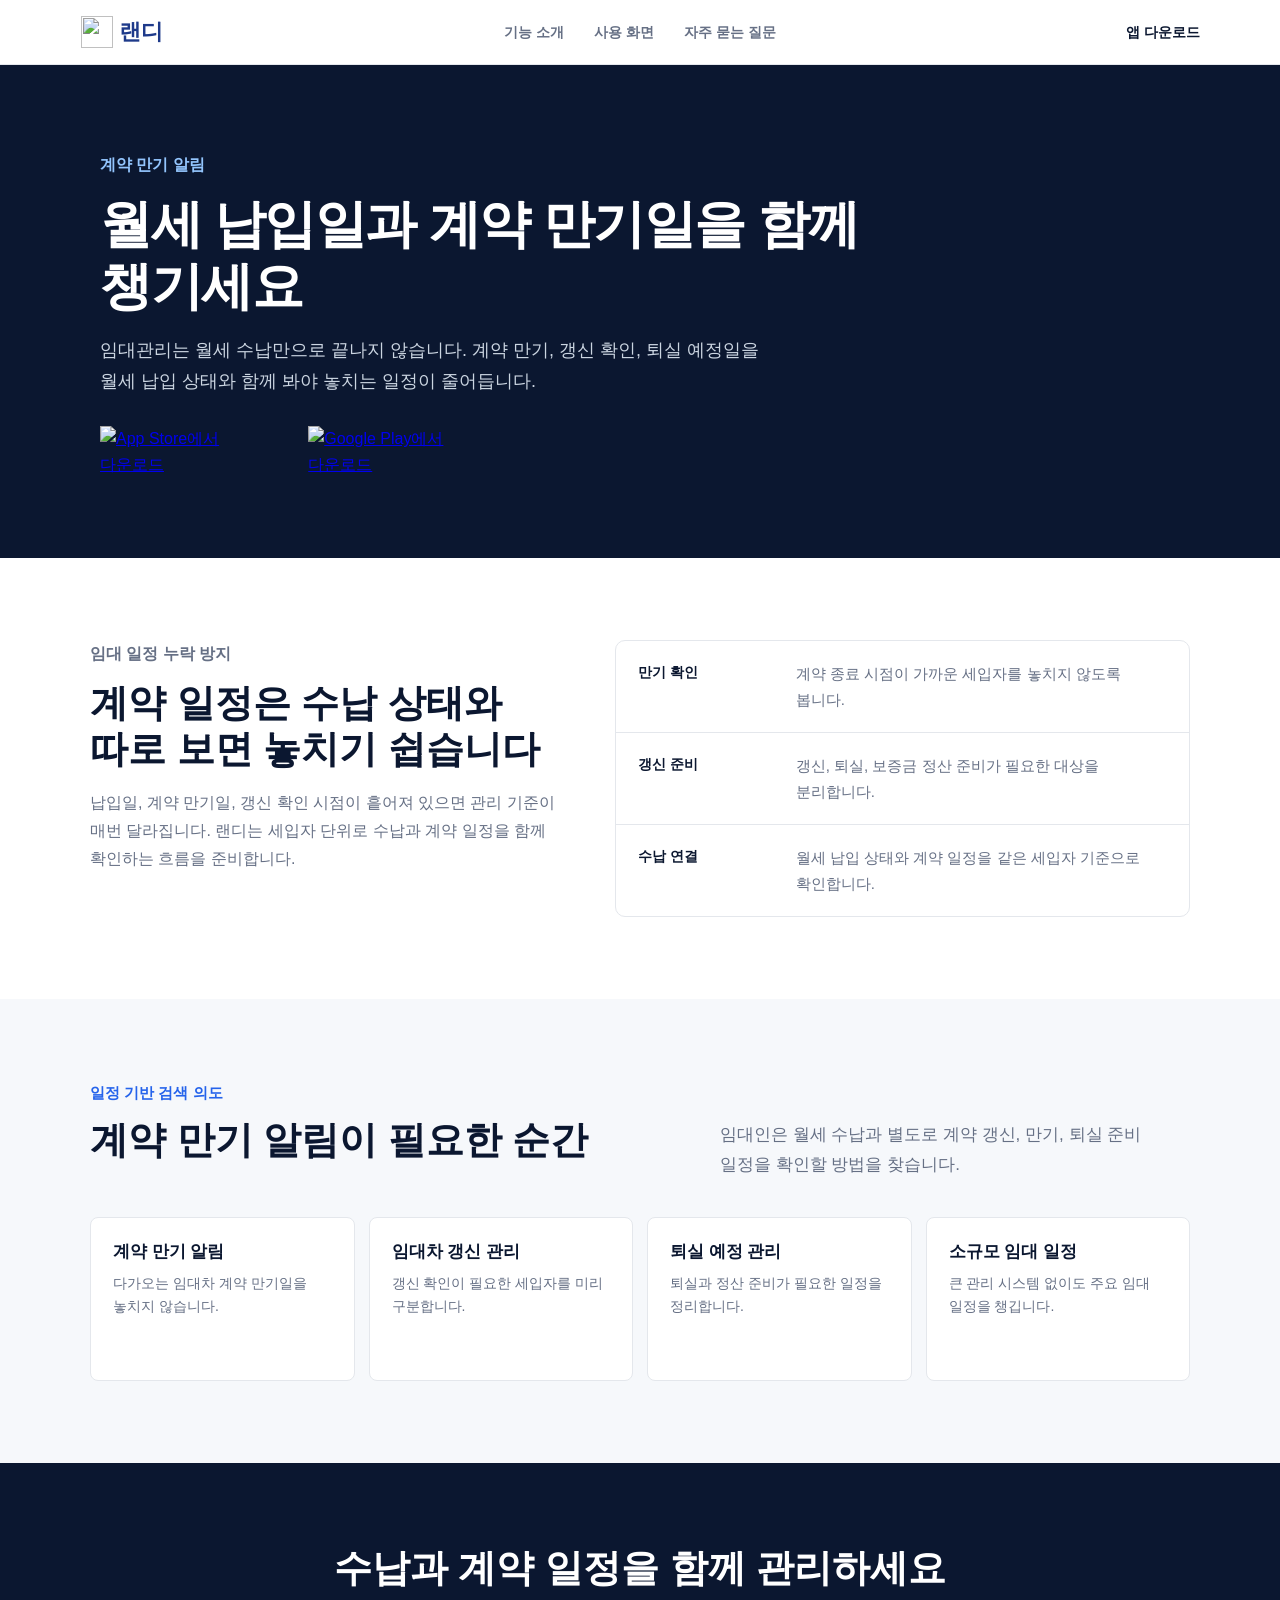
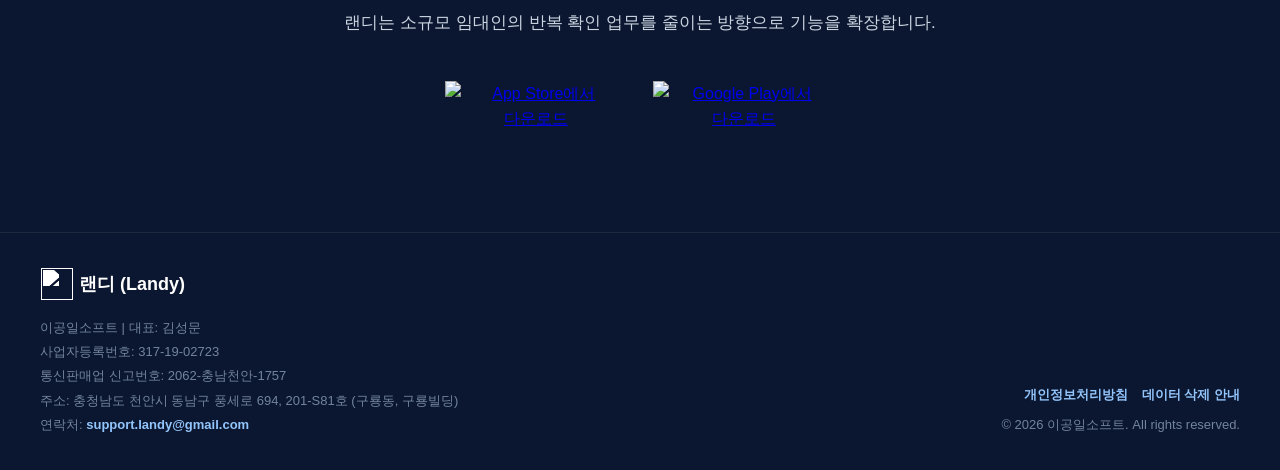
==== commit ca04edf3: "feat: 호실 관리 전용 페이지와 서브페이지 동선 정비 소규모 임대관리 페이지를 호실·세입자 관리 전용 페이지로 바꾸고 메인 링크와 사이트맵을 연결한다. 기존 주소는 새 페이지로" ====
--- a/features/contract-expiry.html
+++ b/features/contract-expiry.html
@@ -62,23 +62,6 @@
             "name": "계약 만기 알림",
             "description": "임대차 계약 만기일과 월세 납입일을 함께 관리하는 랜디 기능 소개 페이지입니다.",
             "inLanguage": "ko-KR"
-          },
-          {
-            "@type": "BreadcrumbList",
-            "itemListElement": [
-              {
-                "@type": "ListItem",
-                "position": 1,
-                "name": "임대관리",
-                "item": "https://www.landy.co.kr/"
-              },
-              {
-                "@type": "ListItem",
-                "position": 2,
-                "name": "계약 만기 알림",
-                "item": "https://www.landy.co.kr/features/contract-expiry"
-              }
-            ]
           }
         ]
       }
@@ -113,11 +96,6 @@
     <main id="main-content" tabindex="-1">
       <section class="seo-hero">
         <div class="seo-hero-inner">
-          <div class="breadcrumb" aria-label="breadcrumb">
-            <a href="/">임대관리</a>
-            <span>/</span>
-            <span>계약 만기 알림</span>
-          </div>
           <p class="hero-eyebrow">계약 만기 알림</p>
           <h1>월세 납입일과 계약 만기일을 함께 챙기세요</h1>
           <p class="hero-sub">
@@ -141,9 +119,6 @@
                 <img src="/assets/google-play-badge.svg" alt="Google Play에서 다운로드" width="135" height="40" />
               </a>
             </div>
-            <a class="btn-ghost" href="/features/small-landlord-app"
-              >임대관리 앱 보기</a
-            >
           </div>
         </div>
       </section>
--- a/assets/styles.css
+++ b/assets/styles.css
@@ -809,28 +809,6 @@
   font-size: 15px;
   line-height: 1.7;
 }
-.pain-bridge {
-  position: relative;
-  margin-top: 26px;
-  padding: 20px 0 0 48px;
-  border-top: 1px solid var(--line);
-  color: var(--navy);
-  font-size: 21px;
-  font-weight: 800;
-  line-height: 1.55;
-}
-.pain-bridge::before {
-  content: "“";
-  position: absolute;
-  top: 12px;
-  left: 0;
-  color: var(--blue);
-  font-family: Georgia, serif;
-  font-size: 46px;
-  font-weight: 700;
-  line-height: 1;
-}
-
 .how-layout {
   width: min(1120px, 100%);
   display: grid;
@@ -854,15 +832,6 @@
   color: #7c8798;
   font-size: 0.7em;
   line-height: 0;
-}
-.platform-footnote {
-  display: flex;
-  align-items: baseline;
-  gap: 4px;
-  margin-top: 8px;
-  color: #7c8798;
-  font-size: 12px;
-  line-height: 1.6;
 }
 .mobile-preview-list {
   grid-area: mobile;
@@ -987,14 +956,9 @@
 }
 .feature-top {
   display: flex;
-  justify-content: space-between;
-  align-items: center;
-  margin-bottom: 34px;
-}
-.feature-num {
-  color: var(--text-light);
-  font-size: 13px;
-  font-weight: 800;
+  justify-content: flex-start;
+  align-items: center;
+  margin-bottom: 20px;
 }
 .feature-icon {
   display: inline-flex;
@@ -1038,15 +1002,19 @@
   display: flex;
   align-items: center;
   justify-content: space-between;
-  gap: 28px;
-  margin-top: 18px;
-  padding: 24px 26px;
+  gap: 32px;
+  margin-top: 20px;
+  padding: 28px;
   border: 1px solid var(--line);
   border-radius: 8px;
   background:
     linear-gradient(90deg, rgba(234, 242, 255, 0.9), rgba(255, 255, 255, 0.96)),
     #fff;
 }
+.feature-extension > div {
+  flex: 1;
+  min-width: 0;
+}
 .feature-extension-label {
   display: block;
   margin-bottom: 7px;
@@ -1072,17 +1040,21 @@
   display: inline-flex;
   align-items: center;
   justify-content: center;
-  min-height: 44px;
+  width: 216px;
+  max-width: 100%;
+  min-height: 48px;
   flex: 0 0 auto;
-  padding: 0 18px;
+  padding: 12px 18px;
   border: 1px solid #1d4ed8;
   border-radius: 8px;
   background: var(--blue);
   color: #fff;
   font-size: 14px;
-  font-weight: 800;
+  font-weight: 700;
+  line-height: 1.4;
+  text-align: center;
   text-decoration: none;
-  white-space: nowrap;
+  white-space: normal;
   transition:
     background 0.2s,
     transform 0.2s;
@@ -1136,27 +1108,6 @@
 .seo-hero-inner {
   width: min(1080px, 100%);
   margin: 0 auto;
-}
-.breadcrumb {
-  display: flex;
-  flex-wrap: wrap;
-  gap: 8px;
-  align-items: center;
-  margin-bottom: 26px;
-  color: #93c5fd;
-  font-size: 13px;
-  font-weight: 700;
-}
-.breadcrumb a {
-  color: #bfdbfe;
-  text-decoration: none;
-}
-.breadcrumb a:hover {
-  text-decoration: underline;
-  text-underline-offset: 3px;
-}
-.breadcrumb span {
-  color: #64748b;
 }
 .seo-hero h1 {
   max-width: 820px;
@@ -1319,9 +1270,6 @@
 }
 .inquiry-hero-copy {
   min-width: 0;
-}
-.inquiry-hero .breadcrumb {
-  margin-bottom: 28px;
 }
 .inquiry-hero h1 {
   max-width: 720px;
@@ -2273,50 +2221,6 @@
   flex: 0 0 auto;
 }
 
-.brand-identity {
-  position: relative;
-  min-height: 500px;
-  margin-top: 92px;
-  padding: 46px 40px 0;
-  color: #fff;
-}
-.brand-identity-inner {
-  position: relative;
-  z-index: 1;
-  display: grid;
-  justify-items: center;
-  align-content: center;
-  min-height: 392px;
-  text-align: center;
-}
-.brand-identity-mark {
-  display: grid;
-  place-items: center;
-  width: 112px;
-  height: 112px;
-  color: rgba(255, 255, 255, 0.96);
-}
-.brand-identity-mark img {
-  display: block;
-  width: 104px;
-  height: 104px;
-  filter: brightness(0) invert(1);
-}
-.brand-identity-name {
-  margin-top: 8px;
-  color: #fff;
-  font-size: 48px;
-  font-weight: 800;
-  line-height: 1;
-  letter-spacing: 0;
-}
-.brand-identity-tagline {
-  margin-top: 36px;
-  color: rgba(255, 255, 255, 0.66);
-  font-size: 17px;
-  font-weight: 700;
-  line-height: 1.45;
-}
 
 footer {
   background: var(--navy);
@@ -2615,9 +2519,6 @@
   margin: 0 auto;
   padding: 78px 40px 68px;
 }
-.dispute-breadcrumb {
-  margin-bottom: 30px;
-}
 .dispute-kicker {
   margin-bottom: 16px;
   color: #9fc6ff;
@@ -2980,7 +2881,7 @@
     border-bottom: 0;
   }
   .mobile-preview-list {
-    gap: 46px;
+    gap: 56px;
     width: 100%;
     max-width: none;
     margin: 0;
@@ -2991,8 +2892,8 @@
     display: flex;
     flex-direction: column;
     align-items: center;
-    gap: 18px;
-    text-align: left;
+    gap: 24px;
+    text-align: center;
   }
   .mobile-preview-item:nth-child(2) .phone-shell {
     order: 0;
@@ -3000,23 +2901,25 @@
   }
   .mobile-preview-copy {
     width: 100%;
-    max-width: none;
+    max-width: 360px;
     padding-left: 0;
     border-left: 0;
   }
   .mobile-preview-label {
-    margin-bottom: 4px;
-    font-size: 13px;
+    margin-bottom: 8px;
+    font-size: 14px;
   }
   .mobile-preview-copy h3 {
-    font-size: 18px;
+    font-size: 22px;
     line-height: 1.4;
+    text-wrap: balance;
   }
   .mobile-preview-copy p {
-    margin-top: 6px;
-    font-size: 14px;
+    margin-top: 10px;
+    font-size: 16px;
     font-weight: 500;
-    line-height: 1.55;
+    line-height: 1.7;
+    text-wrap: balance;
   }
   .mobile-preview-item .phone-shell {
     width: min(100%, 306px);
@@ -3030,7 +2933,7 @@
   .feature-extension {
     align-items: flex-start;
     flex-direction: column;
-    gap: 18px;
+    gap: 20px;
   }
   .seo-section {
     padding: 72px 24px;
@@ -3145,9 +3048,6 @@
   }
   .dispute-hero-inner {
     padding: 58px 20px 54px;
-  }
-  .dispute-breadcrumb {
-    margin-bottom: 22px;
   }
   .dispute-kicker {
     margin-bottom: 12px;
@@ -3279,14 +3179,6 @@
   .pain-card::before {
     left: 20px;
   }
-  .pain-bridge {
-    padding-left: 38px;
-    font-size: 18px;
-  }
-  .pain-bridge::before {
-    top: 14px;
-    font-size: 38px;
-  }
   .pain-index {
     margin-bottom: 16px;
   }
@@ -3296,7 +3188,9 @@
   .feature-flow {
     grid-template-columns: 1fr;
     gap: 0;
-    margin: -8px 0 22px;
+    width: max-content;
+    max-width: 100%;
+    margin: -8px auto 22px;
   }
   .feature-flow-step {
     grid-template-columns: 34px 1fr;
@@ -3330,10 +3224,10 @@
     border-bottom: 0;
   }
   .feature-top {
-    margin-bottom: 22px;
+    margin-bottom: 16px;
   }
   .feature-extension {
-    padding: 22px 20px;
+    padding: 24px 20px;
   }
   .feature-extension h3 {
     font-size: 18px;
@@ -3356,30 +3250,6 @@
   .btn-beta {
     justify-content: center;
     width: 100%;
-  }
-  .brand-identity {
-    min-height: 460px;
-    margin-top: 72px;
-    padding: 38px 18px 0;
-  }
-  .brand-identity-inner {
-    min-height: 384px;
-  }
-  .brand-identity-mark {
-    width: 88px;
-    height: 88px;
-  }
-  .brand-identity-mark img {
-    width: 84px;
-    height: 84px;
-  }
-  .brand-identity-name {
-    margin-top: 8px;
-    font-size: 42px;
-  }
-  .brand-identity-tagline {
-    margin-top: 30px;
-    font-size: 14px;
   }
   .home-page .hero {
     padding: 55px 20px 64px;
@@ -3541,9 +3411,6 @@
   .inquiry-hero-copy > * {
     max-width: 100%;
     min-width: 0;
-  }
-  .inquiry-hero .breadcrumb {
-    margin-bottom: 22px;
   }
   .inquiry-hero h1 {
     font-size: 36px;
@@ -3732,6 +3599,16 @@
   outline-offset: 4px;
   border-radius: 6px;
 }
+.feature-flow-note {
+  margin: -6px 0 26px;
+  color: var(--text-muted);
+  font-size: 12px;
+  line-height: 1.6;
+  text-align: center;
+}
+.beta-features-section .section-desc {
+  margin-bottom: 28px;
+}
 .beta-hero-label {
   display: inline-flex;
   align-items: center;
@@ -3744,6 +3621,18 @@
   font-size: 13px;
   font-weight: 700;
   line-height: 1.5;
+}
+.faq-contact {
+  margin-top: 26px;
+  color: var(--text-muted);
+  font-size: 15px;
+}
+.faq-contact a {
+  display: inline-block;
+  padding: 8px 0;
+  color: var(--blue);
+  font-weight: 700;
+  text-underline-offset: 3px;
 }
 .download-section {
   position: relative;
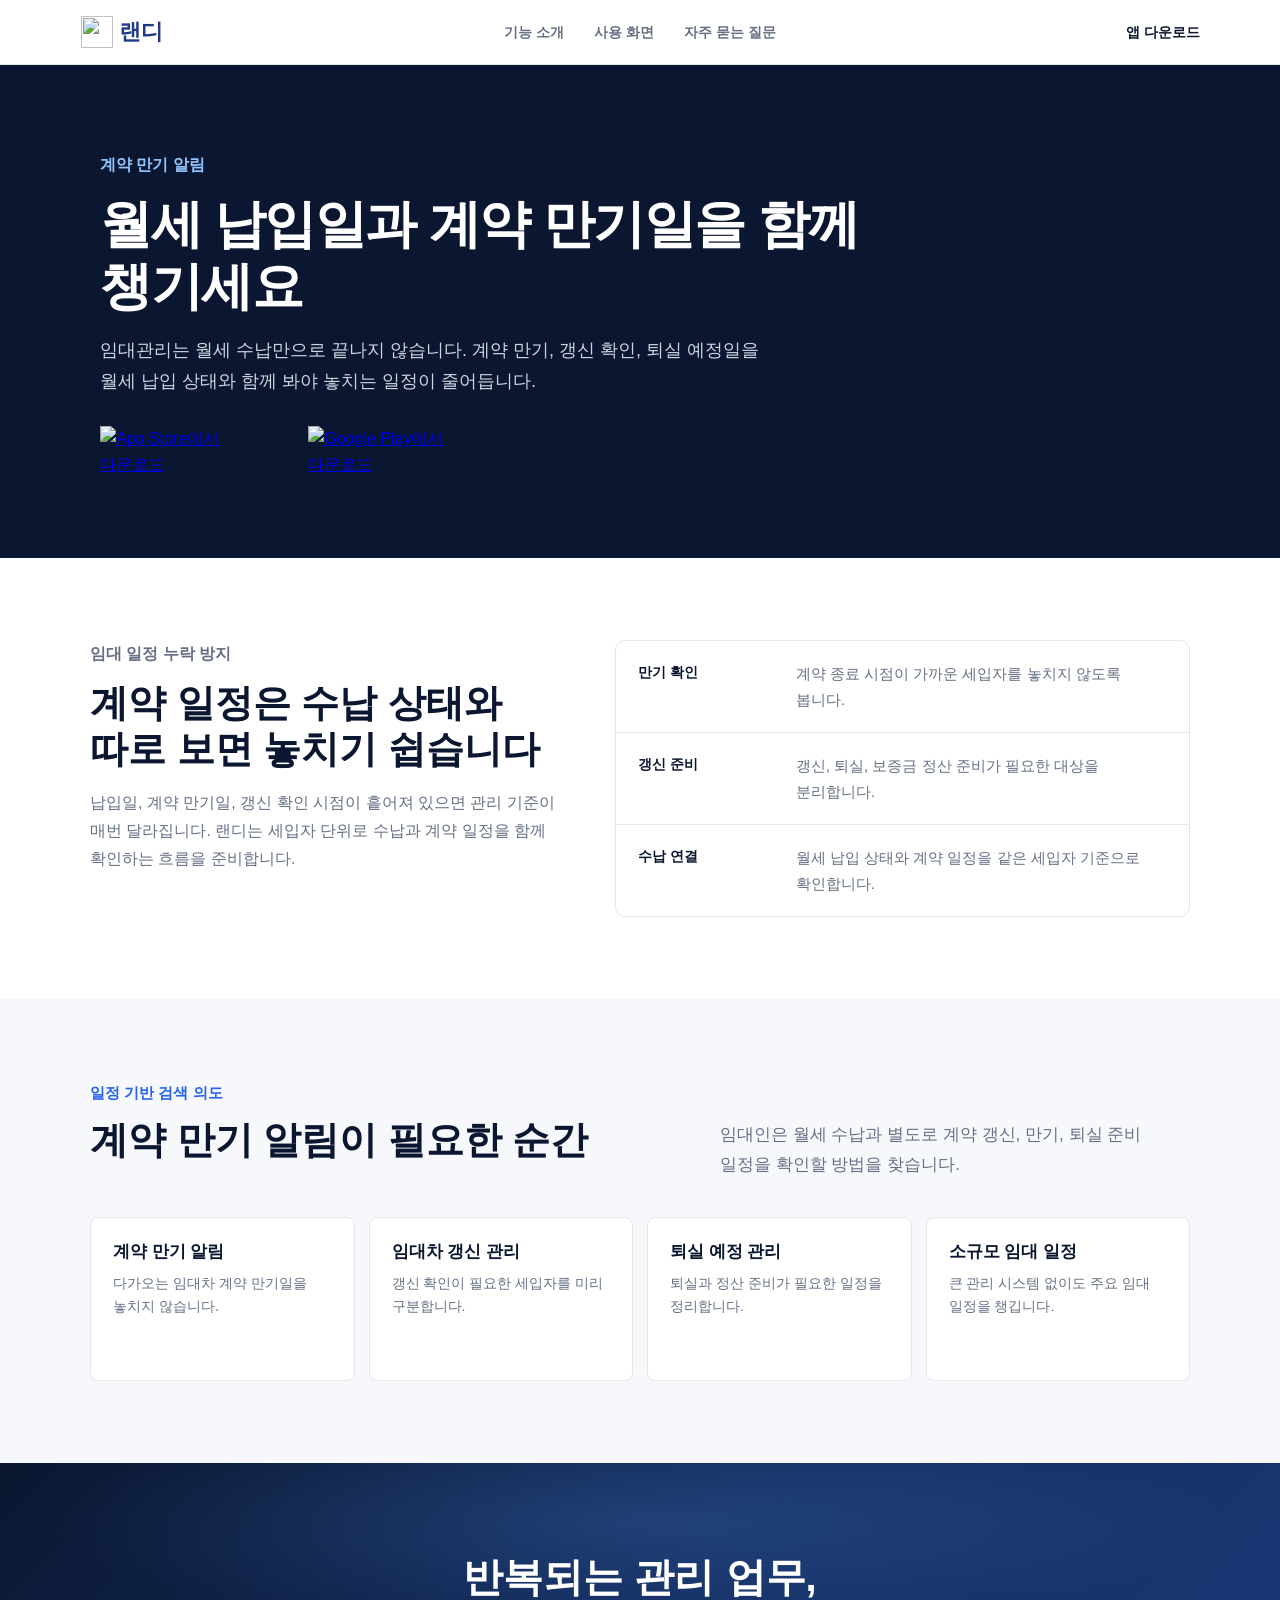
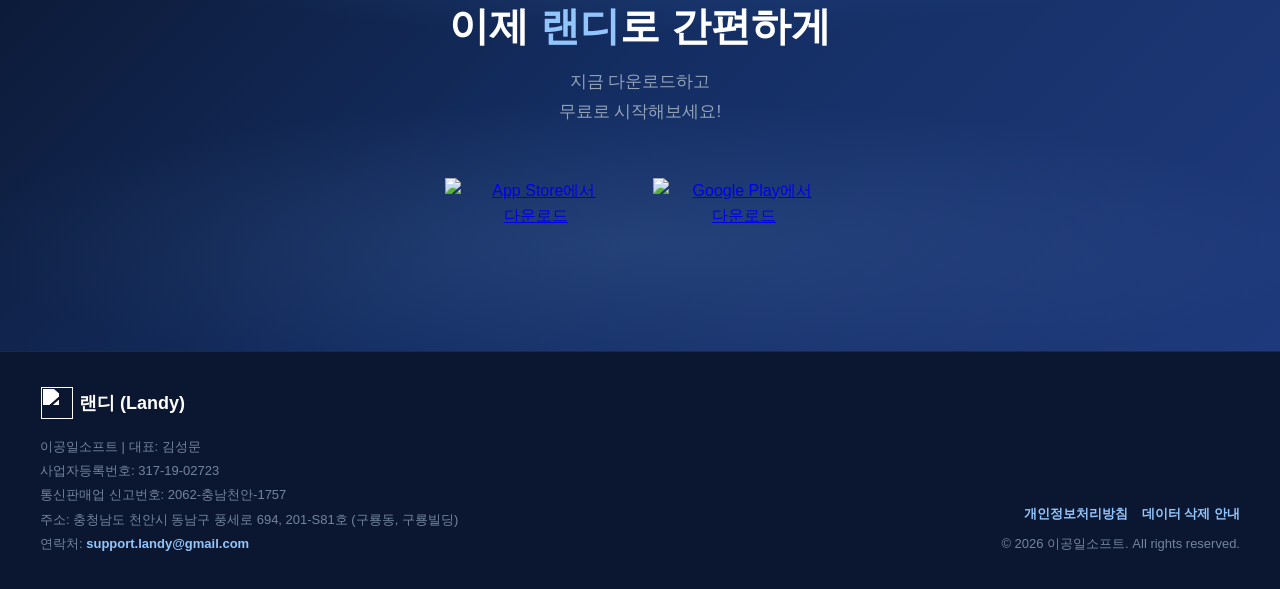
==== commit 23c92295: "refactor: 메인과 서브페이지 다운로드 영역 통일 출시 기능 페이지 하단의 문구, 배경, 간격과 스토어 배지를 메인 페이지와 같은 구조로 맞춘다. 다운로드 안내를 "지금 다운" ====
--- a/features/contract-expiry.html
+++ b/features/contract-expiry.html
@@ -184,12 +184,16 @@
         </div>
       </section>
 
-      <section class="seo-section seo-cta" id="download">
-        <div class="section-inner">
-          <h2>수납과 계약 일정을 함께 관리하세요</h2>
-          <p class="section-desc">
-            랜디는 소규모 임대인의 반복 확인 업무를 줄이는 방향으로 기능을 확장합니다.
-          </p>
+      <section class="beta-section download-section" id="download">
+        <h2>
+          반복되는 관리 업무,<br />이제 <span class="brand-highlight">랜디</span>로 간편하게
+        </h2>
+        <p class="section-desc">
+          지금 다운로드하고<br />
+          무료로 시작해보세요!
+        </p>
+
+        <div class="store-cta">
           <div class="store-badge-pair" aria-label="앱 다운로드">
             <a
               class="store-badge download-store-badge"
--- a/assets/styles.css
+++ b/assets/styles.css
@@ -1221,18 +1221,6 @@
   font-size: 14px;
   line-height: 1.65;
 }
-.seo-cta {
-  background: var(--navy);
-  color: #fff;
-  text-align: center;
-}
-.seo-cta h2 {
-  color: #fff;
-}
-.seo-cta .section-desc {
-  margin: 0 auto 28px;
-  color: #cbd5e1;
-}
 
 .inquiry-page {
   background: #fff;
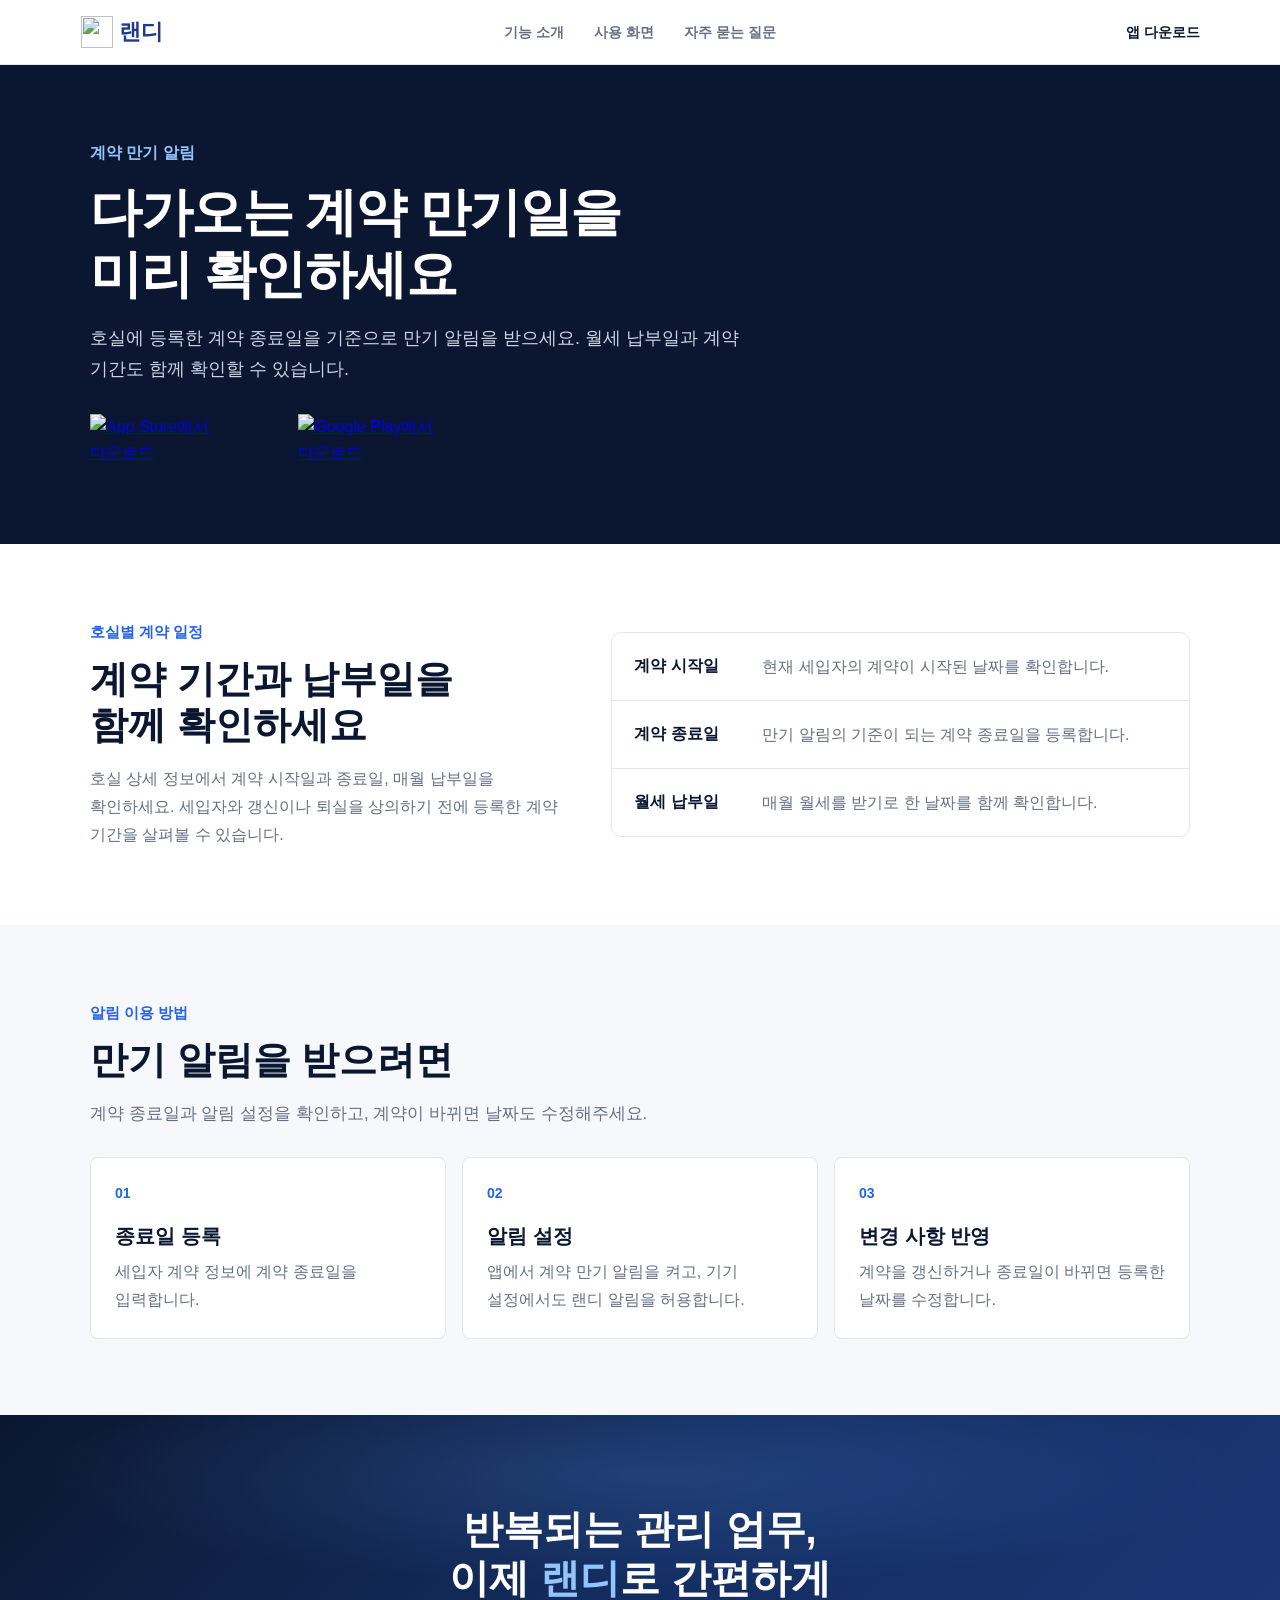
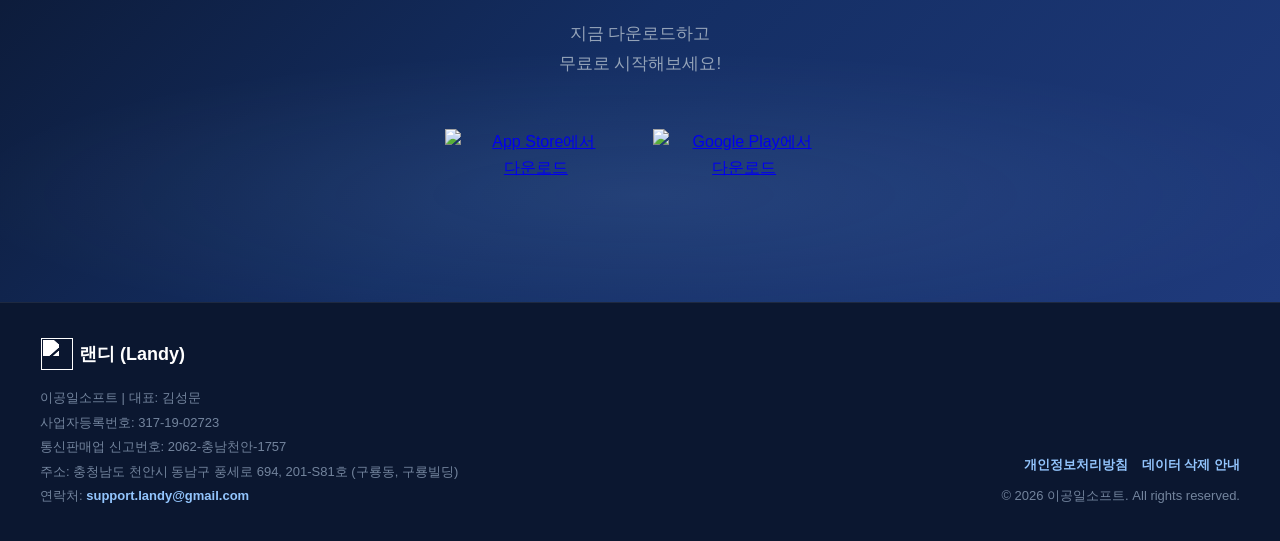
==== commit cea6ba67: "refactor: 출시 기능 페이지의 문구와 레이아웃 개선 월세 수납, 호실 관리, 계약 만기와 미납 안내 페이지를 실제 이용 흐름 중심으로 정리한다. 중복 설명을 줄이고 단계별 " ====
--- a/features/contract-expiry.html
+++ b/features/contract-expiry.html
@@ -14,7 +14,7 @@
     <title>계약 만기 알림으로 임대 일정 관리 | 랜디</title>
     <meta
       name="description"
-      content="임대차 계약 만기일과 월세 납입일을 함께 관리해 갱신, 퇴실, 연체 확인 일정을 놓치지 않도록 랜디가 돕습니다."
+      content="호실에 등록한 계약 종료일을 기준으로 만기 알림을 받고, 월세 납부일과 계약 기간을 함께 확인하세요."
     />
     <meta name="robots" content="index,follow" />
     <meta name="theme-color" content="#0b1730" />
@@ -97,10 +97,10 @@
       <section class="seo-hero">
         <div class="seo-hero-inner">
           <p class="hero-eyebrow">계약 만기 알림</p>
-          <h1>월세 납입일과 계약 만기일을 함께 챙기세요</h1>
+          <h1>다가오는 계약 만기일을<br />미리 확인하세요</h1>
           <p class="hero-sub">
-            임대관리는 월세 수납만으로 끝나지 않습니다. 계약 만기, 갱신 확인,
-            퇴실 예정일을 월세 납입 상태와 함께 봐야 놓치는 일정이 줄어듭니다.
+            호실에 등록한 계약 종료일을 기준으로 만기 알림을 받으세요.
+            월세 납부일과 계약 기간도 함께 확인할 수 있습니다.
           </p>
           <div class="seo-hero-actions">
             <div class="store-badge-pair" aria-label="앱 다운로드">
@@ -126,26 +126,25 @@
       <section class="seo-section">
         <div class="section-inner seo-copy-grid">
           <div class="seo-copy">
-            <p class="seo-kicker">임대 일정 누락 방지</p>
-            <h2>계약 일정은 수납 상태와 따로 보면 놓치기 쉽습니다</h2>
+            <p class="seo-kicker">호실별 계약 일정</p>
+            <h2>계약 기간과 납부일을<br />함께 확인하세요</h2>
             <p>
-              납입일, 계약 만기일, 갱신 확인 시점이 흩어져 있으면 관리 기준이
-              매번 달라집니다. 랜디는 세입자 단위로 수납과 계약 일정을 함께
-              확인하는 흐름을 준비합니다.
+              호실 상세 정보에서 계약 시작일과 종료일, 매월 납부일을 확인하세요.
+              세입자와 갱신이나 퇴실을 상의하기 전에 등록한 계약 기간을 살펴볼 수 있습니다.
             </p>
           </div>
           <div class="seo-panel">
             <div class="seo-panel-row">
-              <strong>만기 확인</strong>
-              <span>계약 종료 시점이 가까운 세입자를 놓치지 않도록 봅니다.</span>
+              <strong>계약 시작일</strong>
+              <span>현재 세입자의 계약이 시작된 날짜를 확인합니다.</span>
             </div>
             <div class="seo-panel-row">
-              <strong>갱신 준비</strong>
-              <span>갱신, 퇴실, 보증금 정산 준비가 필요한 대상을 분리합니다.</span>
+              <strong>계약 종료일</strong>
+              <span>만기 알림의 기준이 되는 계약 종료일을 등록합니다.</span>
             </div>
             <div class="seo-panel-row">
-              <strong>수납 연결</strong>
-              <span>월세 납입 상태와 계약 일정을 같은 세입자 기준으로 확인합니다.</span>
+              <strong>월세 납부일</strong>
+              <span>매월 월세를 받기로 한 날짜를 함께 확인합니다.</span>
             </div>
           </div>
         </div>
@@ -153,34 +152,29 @@
 
       <section class="seo-section seo-section-alt">
         <div class="section-inner">
-          <div class="feature-head">
+          <div class="seo-section-head">
             <div>
-              <p class="seo-kicker">일정 기반 검색 의도</p>
-              <h2>계약 만기 알림이 필요한 순간</h2>
+              <p class="seo-kicker">알림 이용 방법</p>
+              <h2>만기 알림을 받으려면</h2>
             </div>
             <p class="section-desc">
-              임대인은 월세 수납과 별도로 계약 갱신, 만기, 퇴실 준비 일정을
-              확인할 방법을 찾습니다.
+              계약 종료일과 알림 설정을 확인하고, 계약이 바뀌면 날짜도 수정해주세요.
             </p>
           </div>
-          <div class="keyword-grid">
-            <article class="keyword-card">
-              <h3>계약 만기 알림</h3>
-              <p>다가오는 임대차 계약 만기일을 놓치지 않습니다.</p>
-            </article>
-            <article class="keyword-card">
-              <h3>임대차 갱신 관리</h3>
-              <p>갱신 확인이 필요한 세입자를 미리 구분합니다.</p>
-            </article>
-            <article class="keyword-card">
-              <h3>퇴실 예정 관리</h3>
-              <p>퇴실과 정산 준비가 필요한 일정을 정리합니다.</p>
-            </article>
-            <article class="keyword-card">
-              <h3>소규모 임대 일정</h3>
-              <p>큰 관리 시스템 없이도 주요 임대 일정을 챙깁니다.</p>
-            </article>
-          </div>
+          <ol class="feature-steps">
+            <li>
+              <h3>종료일 등록</h3>
+              <p>세입자 계약 정보에 계약 종료일을 입력합니다.</p>
+            </li>
+            <li>
+              <h3>알림 설정</h3>
+              <p>앱에서 계약 만기 알림을 켜고, 기기 설정에서도 랜디 알림을 허용합니다.</p>
+            </li>
+            <li>
+              <h3>변경 사항 반영</h3>
+              <p>계약을 갱신하거나 종료일이 바뀌면 등록한 날짜를 수정합니다.</p>
+            </li>
+          </ol>
         </div>
       </section>
 
--- a/assets/styles.css
+++ b/assets/styles.css
@@ -1101,25 +1101,28 @@
   backdrop-filter: none;
 }
 .seo-hero {
-  padding: 88px 40px 78px;
+  padding: 76px 40px;
   background: var(--navy);
   color: #fff;
 }
 .seo-hero-inner {
-  width: min(1080px, 100%);
+  width: min(1100px, 100%);
   margin: 0 auto;
 }
 .seo-hero h1 {
-  max-width: 820px;
+  max-width: 880px;
   margin-bottom: 18px;
   color: #fff;
   text-align: left;
+  word-break: keep-all;
+  text-wrap: balance;
 }
 .seo-hero .hero-sub {
   max-width: 680px;
   margin: 0 0 30px;
   color: #cbd5e1;
   text-align: left;
+  word-break: keep-all;
 }
 .seo-hero-actions {
   display: flex;
@@ -1141,7 +1144,7 @@
   text-decoration: none;
 }
 .seo-section {
-  padding: 82px 40px;
+  padding: 76px 40px;
 }
 .seo-section-alt {
   background: var(--bg);
@@ -1149,8 +1152,8 @@
 .seo-copy-grid {
   display: grid;
   grid-template-columns: minmax(0, 0.9fr) minmax(0, 1.1fr);
-  gap: 54px;
-  align-items: start;
+  gap: 48px;
+  align-items: center;
 }
 .seo-kicker {
   color: var(--blue);
@@ -1161,7 +1164,7 @@
 .seo-copy h2 {
   max-width: 520px;
 }
-.seo-copy p,
+.seo-copy p:not(.seo-kicker),
 .seo-copy li {
   color: var(--text-muted);
   font-size: 16px;
@@ -1180,7 +1183,7 @@
 }
 .seo-panel-row {
   display: grid;
-  grid-template-columns: 140px 1fr;
+  grid-template-columns: 110px minmax(0, 1fr);
   gap: 18px;
   padding: 20px 22px;
   border-bottom: 1px solid var(--line);
@@ -1190,21 +1193,20 @@
 }
 .seo-panel-row strong {
   color: var(--navy);
-  font-size: 14px;
+  font-size: 16px;
 }
 .seo-panel-row span {
   color: var(--text-muted);
-  font-size: 15px;
+  font-size: 16px;
   line-height: 1.7;
 }
 .keyword-grid {
   display: grid;
-  grid-template-columns: repeat(4, 1fr);
-  gap: 14px;
+  grid-template-columns: repeat(2, minmax(0, 1fr));
+  gap: 16px;
 }
 .keyword-card {
-  min-height: 164px;
-  padding: 22px;
+  padding: 24px;
   border: 1px solid var(--line);
   border-radius: 8px;
   background: #fff;
@@ -1212,14 +1214,72 @@
 .keyword-card h3 {
   margin-bottom: 8px;
   color: var(--navy);
-  font-size: 17px;
+  font-size: 20px;
   font-weight: 800;
   line-height: 1.4;
 }
 .keyword-card p {
   color: var(--text-muted);
+  font-size: 16px;
+  line-height: 1.75;
+}
+
+.seo-section h2,
+.seo-section h3 {
+  word-break: keep-all;
+  text-wrap: balance;
+}
+.seo-section-head {
+  margin-bottom: 28px;
+}
+.seo-section-head .section-desc {
+  max-width: 700px;
+}
+.feature-steps {
+  display: grid;
+  grid-template-columns: repeat(3, minmax(0, 1fr));
+  gap: 16px;
+  padding: 0;
+  list-style: none;
+  counter-reset: feature-step;
+}
+.feature-steps li {
+  padding: 24px;
+  border: 1px solid var(--line);
+  border-radius: 8px;
+  background: #fff;
+  counter-increment: feature-step;
+}
+.feature-steps li::before {
+  content: counter(feature-step, decimal-leading-zero);
+  display: block;
+  margin-bottom: 18px;
+  color: var(--blue);
   font-size: 14px;
-  line-height: 1.65;
+  font-weight: 800;
+}
+.feature-steps h3 {
+  margin-bottom: 8px;
+  color: var(--navy);
+  font-size: 20px;
+  line-height: 1.4;
+}
+.feature-steps p {
+  color: var(--text-muted);
+  font-size: 16px;
+  line-height: 1.75;
+}
+.feature-note {
+  margin-top: 20px;
+  color: var(--text-muted);
+  font-size: 14px;
+  line-height: 1.7;
+}
+.feature-page a:focus-visible,
+.feature-page button:focus-visible,
+.feature-page summary:focus-visible {
+  outline: 3px solid #60a5fa;
+  outline-offset: 4px;
 }
 
 .inquiry-page {
@@ -3003,10 +3063,10 @@
     width: min(100%, 320px);
   }
   .seo-hero {
-    padding: 70px 20px 58px;
+    padding: 56px 20px;
   }
   .seo-hero h1 {
-    font-size: 34px;
+    font-size: clamp(30px, 8.5vw, 34px);
   }
   .seo-hero-actions {
     flex-direction: column;
@@ -3017,15 +3077,34 @@
     width: min(100%, 320px);
   }
   .seo-section {
-    padding: 62px 18px;
+    padding: 56px 20px;
+  }
+  .seo-section h2 {
+    font-size: 28px;
+    line-height: 1.35;
+  }
+  .seo-section .section-desc {
+    font-size: 16px;
   }
   .seo-panel-row {
     grid-template-columns: 1fr;
     gap: 6px;
     padding: 18px;
   }
-  .keyword-grid {
+  .keyword-grid,
+  .feature-steps {
     grid-template-columns: 1fr;
+  }
+  .keyword-card,
+  .feature-steps li {
+    padding: 20px;
+  }
+  .feature-steps li::before {
+    margin-bottom: 12px;
+  }
+  .keyword-card h3,
+  .feature-steps h3 {
+    font-size: 18px;
   }
   .dispute-hero {
     min-height: calc(100svh - 96px);
